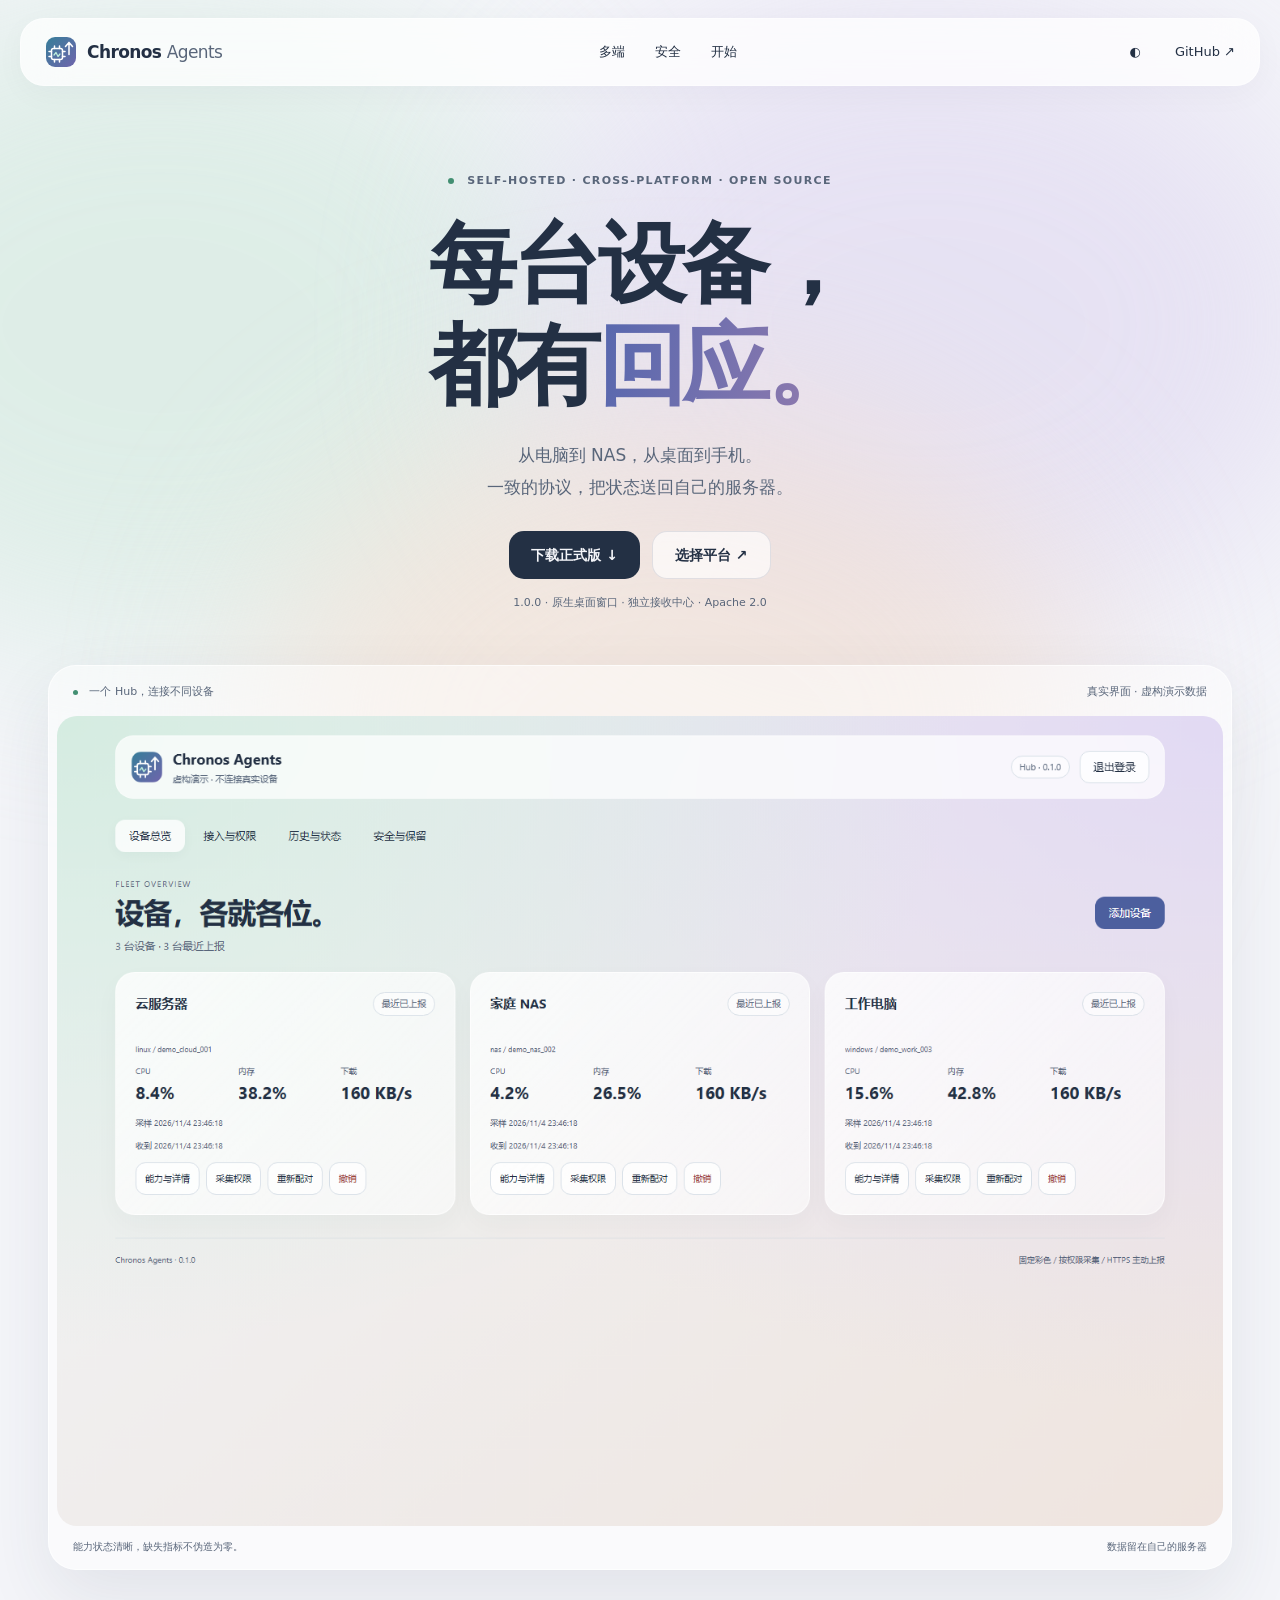
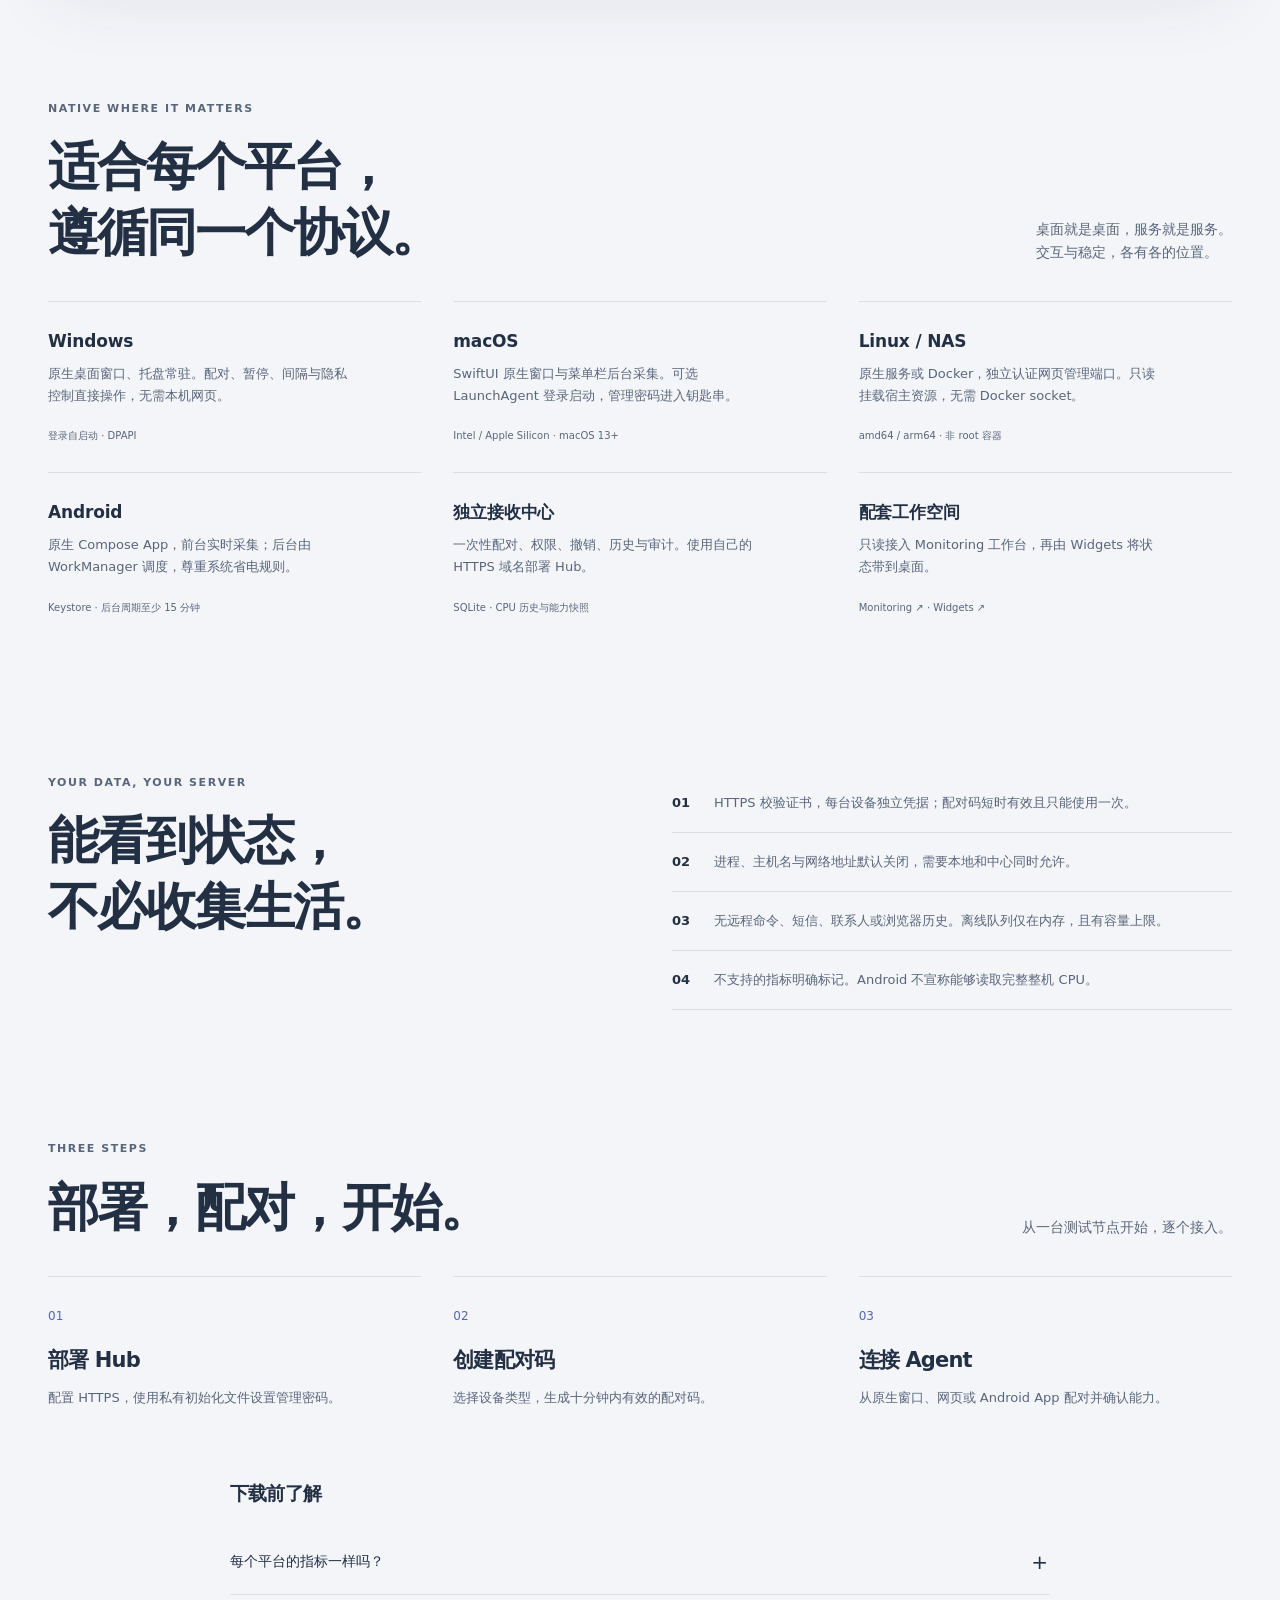
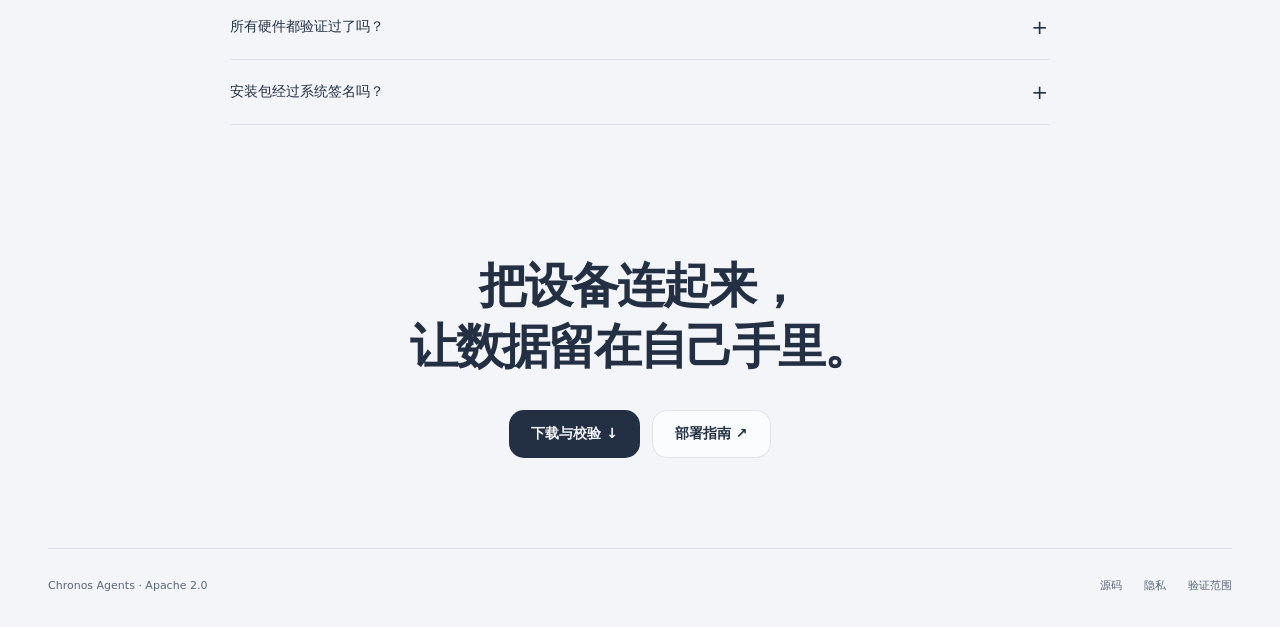
==== website/index.html @ a057f549 "Release native desktop controls and unified Agents 1.0 website" ====
<!doctype html><html lang="zh-CN" data-theme="light"><head><meta charset="utf-8"><meta name="viewport" content="width=device-width,initial-scale=1"><meta name="color-scheme" content="light dark"><title>Chronos Agents — 每台设备，都有回应。</title><meta name="description" content="多端统一采集与自托管接收中心，原生桌面、Android App、Linux 与 NAS 网页管理。"><link rel="icon" href="assets/logo.svg"><link rel="stylesheet" href="style.css"><script src="app.js" defer></script></head><body><a class="skip" href="#main">跳到正文</a><div class="ambient" aria-hidden="true"><i></i><i></i><i></i></div><header class="nav glass"><a class="brand" href="#"><img src="assets/logo.svg" width="32" height="32" alt=""><span>Chronos <b>Agents</b></span></a><nav aria-label="主导航"><a href="#platforms">多端</a><a href="#privacy">安全</a><a href="#start">开始</a></nav><div class="nav-actions"><button id="theme-toggle" class="icon-button" aria-label="切换明暗模式">◐</button><a href="https://github.com/Jimmy-xuzimo/Chronos-Agents">GitHub ↗</a></div></header><main id="main"><section class="hero wrap"><div class="eyebrow"><span class="status-dot"></span> SELF-HOSTED · CROSS-PLATFORM · OPEN SOURCE</div><h1>每台设备，<br>都有<span class="gradient-text">回应。</span></h1><p class="hero-copy">从电脑到 NAS，从桌面到手机。<br>一致的协议，把状态送回自己的服务器。</p><div class="hero-actions"><a class="button primary" href="https://github.com/Jimmy-xuzimo/Chronos-Agents/releases/latest">下载正式版 ↓</a><a class="button secondary" href="#platforms">选择平台 ↗</a></div><p class="micro">1.0.0 · 原生桌面窗口 · 独立接收中心 · Apache 2.0</p><div class="hero-stage reveal"><div class="stage-toolbar"><span><i class="status-dot"></i> 一个 Hub，连接不同设备</span><span class="stage-label">真实界面 · 虚构演示数据</span></div><img src="assets/hub.png" width="1440" height="1000" alt="Hub 管理界面，使用虚构设备数据"><div class="stage-caption"><span>能力状态清晰，缺失指标不伪造为零。</span><span>数据留在自己的服务器</span></div></div></section><section id="platforms" class="wrap section"><div class="section-top"><div><p class="eyebrow">NATIVE WHERE IT MATTERS</p><h2>适合每个平台，<br>遵循同一个协议。</h2></div><p>桌面就是桌面，服务就是服务。<br>交互与稳定，各有各的位置。</p></div><div class="catalog"><article class="reveal"><h3>Windows</h3><p>原生桌面窗口、托盘常驻。配对、暂停、间隔与隐私控制直接操作，无需本机网页。</p><small>登录自启动 · DPAPI</small></article><article class="reveal"><h3>macOS</h3><p>SwiftUI 原生窗口与菜单栏后台采集。可选 LaunchAgent 登录启动，管理密码进入钥匙串。</p><small>Intel / Apple Silicon · macOS 13+</small></article><article class="reveal"><h3>Linux / NAS</h3><p>原生服务或 Docker，独立认证网页管理端口。只读挂载宿主资源，无需 Docker socket。</p><small>amd64 / arm64 · 非 root 容器</small></article><article class="reveal"><h3>Android</h3><p>原生 Compose App，前台实时采集；后台由 WorkManager 调度，尊重系统省电规则。</p><small>Keystore · 后台周期至少 15 分钟</small></article><article class="reveal"><h3>独立接收中心</h3><p>一次性配对、权限、撤销、历史与审计。使用自己的 HTTPS 域名部署 Hub。</p><small>SQLite · CPU 历史与能力快照</small></article><article class="reveal"><h3>配套工作空间</h3><p>只读接入 Monitoring 工作台，再由 Widgets 将状态带到桌面。</p><small><a href="https://jimmy-xuzimo.github.io/Chronos-Monitoring/">Monitoring ↗</a> · <a href="https://jimmy-xuzimo.github.io/Chronos-Widgets/">Widgets ↗</a></small></article></div></section><section id="privacy" class="wrap section privacy"><div><p class="eyebrow">YOUR DATA, YOUR SERVER</p><h2>能看到状态，<br>不必收集生活。</h2></div><div class="privacy-points"><p><b>01</b>HTTPS 校验证书，每台设备独立凭据；配对码短时有效且只能使用一次。</p><p><b>02</b>进程、主机名与网络地址默认关闭，需要本地和中心同时允许。</p><p><b>03</b>无远程命令、短信、联系人或浏览器历史。离线队列仅在内存，且有容量上限。</p><p><b>04</b>不支持的指标明确标记。Android 不宣称能够读取完整整机 CPU。</p></div></section><section id="start" class="wrap section"><div class="section-top"><div><p class="eyebrow">THREE STEPS</p><h2>部署，配对，开始。</h2></div><p>从一台测试节点开始，逐个接入。</p></div><ol class="steps"><li><span>01</span><h3>部署 Hub</h3><p>配置 HTTPS，使用私有初始化文件设置管理密码。</p></li><li><span>02</span><h3>创建配对码</h3><p>选择设备类型，生成十分钟内有效的配对码。</p></li><li><span>03</span><h3>连接 Agent</h3><p>从原生窗口、网页或 Android App 配对并确认能力。</p></li></ol><div class="faq"><h3>下载前了解</h3><details><summary>每个平台的指标一样吗？</summary><p>协议、单位和状态统一，系统权限决定实际可读能力。缺失数据不会假装正常。</p></details><details><summary>所有硬件都验证过了吗？</summary><p>没有。CI、模拟器和真实部署分别记录。macOS 桌面实机、Android 厂商省电与长期压力仍需验证，请阅读验证文档。</p></details><details><summary>安装包经过系统签名吗？</summary><p>Android 使用独立签名；Windows 无商业代码签名，macOS 未公证。请从官方 Release 下载并核对 SHA256。</p></details></div></section><section class="wrap final-cta"><h2>把设备连起来，<br>让数据留在自己手里。</h2><div class="hero-actions"><a class="button primary" href="https://github.com/Jimmy-xuzimo/Chronos-Agents/releases/latest">下载与校验 ↓</a><a class="button secondary" href="https://github.com/Jimmy-xuzimo/Chronos-Agents/blob/main/docs/DEPLOYMENT.md">部署指南 ↗</a></div></section></main><footer class="wrap"><span>Chronos Agents · Apache 2.0</span><div><a href="https://github.com/Jimmy-xuzimo/Chronos-Agents">源码</a><a href="https://github.com/Jimmy-xuzimo/Chronos-Agents/blob/main/docs/PRIVACY.md">隐私</a><a href="https://github.com/Jimmy-xuzimo/Chronos-Agents/blob/main/docs/VALIDATION.md">验证范围</a></div></footer></body></html>
---- website/style.css ----
@charset "UTF-8";
:root{color-scheme:light;--bg:#f4f5f9;--ink:#233044;--muted:#59667a;--surface:255 255 255;--line:rgba(67,82,112,.14);--accent:#5667ae;--glow1:#d0e9dc;--glow2:#ded6f0;--glow3:#f2dfd0;--radius:28px;--ease:cubic-bezier(.22,1,.36,1);font-family:"Segoe UI Variable Text","Segoe UI","PingFang SC","Microsoft YaHei UI",system-ui,sans-serif}
:root[data-theme=dark]{color-scheme:dark;--bg:#111623;--ink:#f0f3fc;--muted:#b4bfd2;--surface:29 37 55;--line:rgba(184,201,238,.18);--accent:#bac8ff;--glow1:#244d48;--glow2:#403660;--glow3:#4e3641}
:root[data-palette=mint]{--glow1:#bbe6cf;--glow2:#c4e4dc;--accent:#2d6c58}:root[data-palette=sky]{--glow1:#c4e4ef;--glow2:#c6d4f3;--accent:#385fa4}:root[data-palette=lavender]{--glow1:#e3d4ee;--glow2:#d5d0f4;--accent:#76559e}
:root[data-theme=dark][data-palette=mint]{--glow1:#22453c;--glow2:#253d49;--accent:#a5dfc8}:root[data-theme=dark][data-palette=sky]{--glow1:#254458;--glow2:#2f3758;--accent:#b1d2ff}:root[data-theme=dark][data-palette=lavender]{--glow1:#3c2c53;--glow2:#2e3557;--accent:#d8baff}
:root[data-palette=industrial]{--bg:#e6e1d5;--surface:240 237 229;--ink:#2c302c;--muted:#5e6257;--accent:#8c421c;--glow1:#ccc5b4;--glow2:#d8c7b2;--glow3:#c9c5b5;--radius:7px}:root[data-theme=dark][data-palette=industrial]{--bg:#191b1b;--surface:36 39 37;--ink:#f2eee5;--muted:#c6c5b9;--accent:#f4b47d;--glow1:#333a2d;--glow2:#48382d;--glow3:#33372e}
*{box-sizing:border-box}html{scroll-behavior:smooth;scroll-padding-top:110px}body{margin:0;background:var(--bg);color:var(--ink);line-height:1.7;transition:background-color .32s,color .32s}a{color:inherit;text-decoration:none}button,input{font:inherit}button,a,input,summary{-webkit-tap-highlight-color:transparent}button{cursor:pointer;color:inherit}button:focus-visible,a:focus-visible,input:focus-visible,summary:focus-visible{outline:3px solid var(--accent);outline-offset:5px}button,a{touch-action:manipulation}img{max-width:100%;display:block}button{border:0}h1,h2,h3,p{margin:0}h1,h2,h3{letter-spacing:-.04em}h2{font-size:clamp(32px,4vw,52px);line-height:1.28;font-weight:650}h3{line-height:1.35}p{color:var(--muted)}.wrap{width:min(1184px,calc(100% - 64px));margin-inline:auto}.section{padding-top:130px}.eyebrow{font-size:11px;font-weight:650;letter-spacing:.14em;color:var(--muted)}.status-dot{display:inline-block;width:6px;height:6px;border-radius:50%;background:#428f72;margin-right:8px;vertical-align:middle}.ambient{position:absolute;inset:0 0 auto;height:1100px;overflow:hidden;pointer-events:none;z-index:-1}.ambient i{position:absolute;width:65vw;height:650px;border-radius:50%;filter:blur(95px);opacity:.6;animation:drift 16s ease-in-out infinite alternate;background:var(--glow1);left:-20%;top:0}.ambient i:nth-child(2){background:var(--glow2);left:40%;top:0;animation-delay:-5s}.ambient i:nth-child(3){background:var(--glow3);left:20%;top:400px;animation-delay:-10s}@keyframes drift{to{transform:translate3d(50px,50px,0) scale(1.07)}}
.glass{background:rgb(var(--surface)/.75);backdrop-filter:blur(22px);-webkit-backdrop-filter:blur(22px);border:1px solid rgb(var(--surface)/.4);box-shadow:0 8px 32px #19233b08}.nav{position:sticky;top:18px;z-index:10;width:min(1240px,calc(100% - 40px));height:68px;margin:18px auto 0;border-radius:24px;display:flex;align-items:center;justify-content:space-between;padding:0 24px;gap:24px}.brand{display:flex;gap:10px;align-items:center;font-size:17px;white-space:nowrap;font-weight:650;letter-spacing:-.035em}.brand b{font-weight:400;color:var(--muted)}.nav nav{display:flex;gap:30px;font-size:13px}.nav nav a:hover,.text-link:hover{color:var(--accent)}.nav-actions{display:flex;align-items:center;gap:18px;font-size:13px}.icon-button{width:44px;height:44px;display:grid;place-items:center;background:transparent;border-radius:50%}.icon-button:hover{background:var(--line)}svg{width:21px;fill:none;stroke:currentColor;stroke-width:1.7;stroke-linejoin:round}.hero{text-align:center;padding-top:86px}.hero .eyebrow{letter-spacing:.12em}.hero h1{font-size:clamp(50px,7.1vw,88px);font-weight:650;line-height:1.16;margin:22px 0}.mobile-break{display:none}.gradient-text{background:linear-gradient(100deg,var(--accent),#967cae);background-clip:text;-webkit-background-clip:text;color:transparent}.hero-copy{font-size:17px;line-height:1.9}.hero-actions{display:flex;justify-content:center;gap:12px;margin-top:28px;flex-wrap:wrap}.button{min-height:48px;padding:11px 22px;border-radius:15px;display:inline-flex;align-items:center;gap:26px;justify-content:center;font-size:14px;font-weight:600;transition:transform .22s var(--ease),box-shadow .22s}.button:hover{transform:translateY(-3px);box-shadow:0 8px 20px #29385415}.button:active{transform:scale(.97)}.primary{background:var(--ink);color:var(--bg)}.secondary{background:rgb(var(--surface)/.65);border:1px solid var(--line)}.micro{font-size:11px;margin-top:15px}.hero-stage{margin-top:52px;padding:8px;background:rgb(var(--surface)/.5);border:1px solid rgb(var(--surface)/.65);box-shadow:0 28px 70px #27334b17;border-radius:var(--radius);overflow:hidden;text-align:left;transition:background .32s}.stage-toolbar{display:flex;justify-content:space-between;align-items:center;gap:12px;padding:9px 16px 14px;font-size:11px;color:var(--muted)}.stage-toolbar .status-dot{width:5px;height:5px}.hero-stage img{width:100%;height:auto;border-radius:calc(var(--radius) - 8px)}.stage-caption{display:flex;justify-content:space-between;gap:16px;color:var(--muted);font-size:10px;padding:12px 16px 6px}.spec-strip{display:grid;grid-template-columns:repeat(4,1fr);margin:36px auto 0;max-width:850px;text-align:left;gap:20px}.spec-strip span{font-size:12px;color:var(--muted);border-left:1px solid var(--line);padding-left:24px}.spec-strip b{display:block;font-size:22px;font-weight:600;letter-spacing:-.025em;color:var(--ink);font-variant-numeric:tabular-nums}.section-top{display:flex;justify-content:space-between;align-items:end;gap:32px;margin-bottom:36px}.section-top .eyebrow,.privacy .eyebrow{margin-bottom:16px}.section-top>p{font-size:14px}.experience-grid{display:grid;grid-template-columns:1fr 1fr;gap:24px}.feature-card{border:1px solid rgb(var(--surface)/.7);border-radius:var(--radius);padding:36px;background:linear-gradient(145deg,rgb(var(--surface)/.88),rgb(var(--surface)/.45));position:relative;overflow:hidden}.card-meta{font-size:11px;letter-spacing:.08em;color:var(--muted);margin-bottom:28px}.feature-card h3{font-size:32px;font-weight:600;margin-bottom:18px}.feature-card p{font-size:13px;max-width:360px}.pill{border:1px solid var(--line);border-radius:30px;background:rgb(var(--surface)/.5);padding:10px 16px;margin-top:22px;min-height:44px;font-size:12px;transition:transform .2s var(--ease)}.pill:hover{transform:translateY(-2px)}.mini-desktop{height:264px;margin-top:20px;position:relative;border-radius:16px;background:radial-gradient(at 0 90%,var(--glow1),transparent 65%),radial-gradient(at 90% 0,var(--glow2),transparent 70%)}.mini-widget{position:absolute;width:46%;height:100px;padding:13px;border:1px solid rgb(var(--surface)/.85);border-radius:14px;background:rgb(var(--surface)/.72);box-shadow:0 6px 14px #19223a0a;transition:top .7s var(--ease),left .7s var(--ease),transform .7s var(--ease)}.mini-widget span,.mini-widget small{display:block;color:var(--muted);font-size:10px}.mini-widget b{font-size:15px;display:block;margin:4px 0}.mini-widget em{font-size:9px;font-weight:400;font-style:normal}.mw1{left:5%;top:20px;transform:rotate(-5deg)}.mw2{left:49%;top:58px;transform:rotate(5deg)}.mw3{left:12%;top:142px;transform:rotate(-2deg)}.arranged .mw1{left:51%;top:12px;transform:none}.arranged .mw2{left:51%;top:122px;transform:none}.arranged .mw3{left:2%;top:12px;transform:none}.mini-chart{height:18px;opacity:.6;background:linear-gradient(165deg,transparent 45%,var(--accent) 47%,var(--accent) 50%,transparent 52%)}.demo-label{display:block;font-size:10px;color:var(--muted);margin-top:18px}.swatches{display:flex;gap:12px;margin:28px 0}.swatch{width:34px;height:34px;min-width:34px;border-radius:50%;background:var(--swatch);border:4px solid rgb(var(--surface)/.8);position:relative}.swatch::after{content:"";position:absolute;inset:-6px;border:1px solid transparent;border-radius:50%;transition:border-color .2s}.swatch.selected::after{border-color:var(--accent)}.swatch::before{content:"";position:absolute;inset:-8px}.glass-sample{--sample-alpha:.75;padding:20px;border-radius:20px;background:rgb(var(--surface)/var(--sample-alpha));border:1px solid var(--line);box-shadow:0 10px 26px #27334b09;transition:background .15s}.sample-label{font-size:10px;color:var(--muted)}.sample-label b{font-weight:500}.sample-row{display:flex;align-items:center;gap:12px;margin-top:24px}.sample-symbol{font-size:25px;color:var(--accent)}.sample-row b{font-size:13px}.sample-row small{display:block;font-size:9px;color:var(--muted)}.sample-row strong{font-size:30px;margin-left:auto;font-weight:500;font-variant-numeric:tabular-nums}.sample-row strong small{display:inline}.sample-line{height:35px;margin-top:12px;border-bottom:1px solid var(--line);background:linear-gradient(170deg,transparent 47%,var(--accent) 49%,var(--accent) 51%,transparent 53%);opacity:.6}.range-label{display:flex;justify-content:space-between;font-size:11px;color:var(--muted);margin-top:22px}input[type=range]{width:100%;accent-color:var(--accent);height:44px;margin:0}.catalog{display:grid;grid-template-columns:repeat(3,1fr);gap:0 32px}.catalog article{padding:28px 0;border-top:1px solid var(--line)}.catalog-icon{font-size:24px;color:var(--accent);display:block;margin-bottom:14px;line-height:1.3}.catalog h3{font-size:17px;font-weight:600;margin-bottom:10px;letter-spacing:-.01em}.catalog p{font-size:13px;max-width:300px}.catalog small{font-size:10px;color:var(--muted);display:block;margin-top:20px}.privacy{display:grid;grid-template-columns:1fr 1fr;gap:64px}.privacy-points p{display:flex;gap:24px;padding:18px 0;border-bottom:1px solid var(--line);font-size:13px}.privacy-points b{color:var(--ink);white-space:nowrap;font-weight:600}.text-link{font-size:13px;display:inline-block;min-height:44px;padding-top:12px}.steps{display:grid;grid-template-columns:repeat(3,1fr);gap:32px;list-style:none;padding:0;margin:0}.steps li{border-top:1px solid var(--line);padding-top:24px}.steps li>span{font-size:12px;color:var(--accent)}.steps h3{font-size:21px;margin:18px 0 12px}.steps p{font-size:13px;max-width:310px}.faq{margin-top:72px;max-width:820px;margin-inline:auto}.faq h3{font-size:19px;margin-bottom:24px}.faq details{border-bottom:1px solid var(--line)}summary{padding:20px 28px 20px 0;cursor:pointer;position:relative;list-style:none;font-size:14px;min-height:44px}summary::-webkit-details-marker{display:none}summary::after{content:"+";position:absolute;right:2px;font-size:20px;top:15px;transition:transform .24s var(--ease)}details[open] summary::after{transform:rotate(45deg)}details p{font-size:13px;padding:0 28px 24px 0;animation:enter .24s var(--ease)}.final-cta{text-align:center;padding:130px 0 90px}.final-cta img{margin:0 auto 28px}.final-cta h2{font-size:clamp(32px,4vw,48px);margin-bottom:32px}.final-cta p{font-size:12px;margin-top:22px}footer{border-top:1px solid var(--line);padding:28px 0 32px;display:flex;justify-content:space-between;flex-wrap:wrap;gap:16px;font-size:11px;color:var(--muted)}footer div{display:flex;gap:22px}footer small{width:100%;font-size:10px}.skip{position:fixed;top:-100px;left:16px;background:var(--ink);color:var(--bg);padding:12px;z-index:100}.skip:focus{top:12px}.sr-only{position:absolute;width:1px;height:1px;overflow:hidden;clip-path:inset(50%)}.will-reveal{opacity:0;transform:translateY(18px);transition:opacity .8s var(--ease),transform .8s var(--ease)}.will-reveal.visible{opacity:1;transform:none}@keyframes enter{from{opacity:0;transform:translateY(5px)}to{opacity:1;transform:none}}
[data-palette=industrial] .nav,[data-palette=industrial] .button,[data-palette=industrial] .glass-sample,[data-palette=industrial] .mini-widget{border-radius:7px}[data-palette=industrial] .gradient-text{background:none;color:var(--accent)}
@media(min-width:1500px){.hero{padding-top:100px}}@media(max-width:900px){.nav nav{gap:18px}.nav{padding:0 18px}.brand{font-size:15px}.hero{padding-top:72px}.section{padding-top:90px}.feature-card{padding:26px}.feature-card h3{font-size:28px}.spec-strip span{padding-left:16px}.catalog{gap:0 24px}.privacy{gap:32px}.stage-caption{font-size:9px}}
@media(max-width:640px){.wrap{width:calc(100% - 36px)}.nav{top:10px;margin-top:10px;width:calc(100% - 24px);height:60px;padding:0 14px;gap:10px;border-radius:20px}.nav nav{display:none}.brand{font-size:14px;gap:8px}.brand img{width:28px;height:28px}.nav-actions{gap:8px;font-size:11px}.hero{padding-top:60px}.hero h1{font-size:52px;margin:22px 0}.hero-copy{font-size:14px}.hero .eyebrow{font-size:9px;letter-spacing:.08em}.hero-actions{gap:9px;margin-top:24px}.button{font-size:12px;padding:12px 17px;gap:16px}.micro{font-size:9px}.hero-stage{margin-top:36px;padding:5px;border-radius:18px}.stage-toolbar{padding:8px 8px 10px;font-size:9px}.stage-label{font-size:8px}.hero-stage img{border-radius:12px}.stage-caption{padding:8px 8px 4px;font-size:8px}.stage-caption span:last-child{display:none}.spec-strip{grid-template-columns:1fr 1fr;gap:20px 12px;margin-top:28px}.spec-strip b{font-size:19px}.spec-strip span{font-size:10px;padding-left:14px}.section{padding-top:72px}.section-top{display:block;margin-bottom:26px}.section-top>p{font-size:12px;margin-top:18px}.eyebrow{font-size:9px}.section-top .eyebrow,.privacy .eyebrow{margin-bottom:12px}.experience-grid{grid-template-columns:1fr;gap:18px}.feature-card{padding:28px}.feature-card h3{font-size:30px}.card-meta{margin-bottom:20px}.feature-card p{font-size:12px}.catalog{grid-template-columns:1fr 1fr;gap:0 22px}.catalog article{padding:24px 0}.catalog h3{font-size:15px}.catalog p{font-size:12px}.catalog small{font-size:9px;margin-top:14px}.privacy{grid-template-columns:1fr;gap:24px}.privacy-points p{font-size:12px;gap:20px}.steps{grid-template-columns:1fr;gap:24px}.steps li{display:grid;grid-template-columns:34px 1fr;column-gap:10px;padding-top:20px}.steps li>span{grid-row:span 2;padding-top:3px}.steps h3{font-size:18px;margin:0 0 8px}.steps p{grid-column:2;max-width:none;font-size:12px}.faq{margin-top:50px}.faq h3{font-size:17px}.final-cta{padding:85px 0 64px}footer{font-size:10px;gap:12px}footer div{gap:16px}.ambient i{width:100vw;filter:blur(65px);height:500px}.ambient i:nth-child(2){left:25%}}
@media(max-width:350px){.brand b{display:none}.nav-github{font-size:10px}.hero h1{font-size:45px}.stage-label{display:none}.catalog{gap:0 16px}.feature-card{padding:22px}.mini-widget{padding:10px}.sample-row{gap:8px}.sample-row b{font-size:12px}.spec-strip{gap:16px}.hero-actions .button{gap:10px;padding:11px 14px}}
@media(prefers-reduced-motion:reduce){html{scroll-behavior:auto}*,*::before,*::after{animation:none!important;transition:none!important}.will-reveal{opacity:1;transform:none}}
.gradient-text{white-space:nowrap}
@media(max-width:640px){.mobile-break{display:block}}
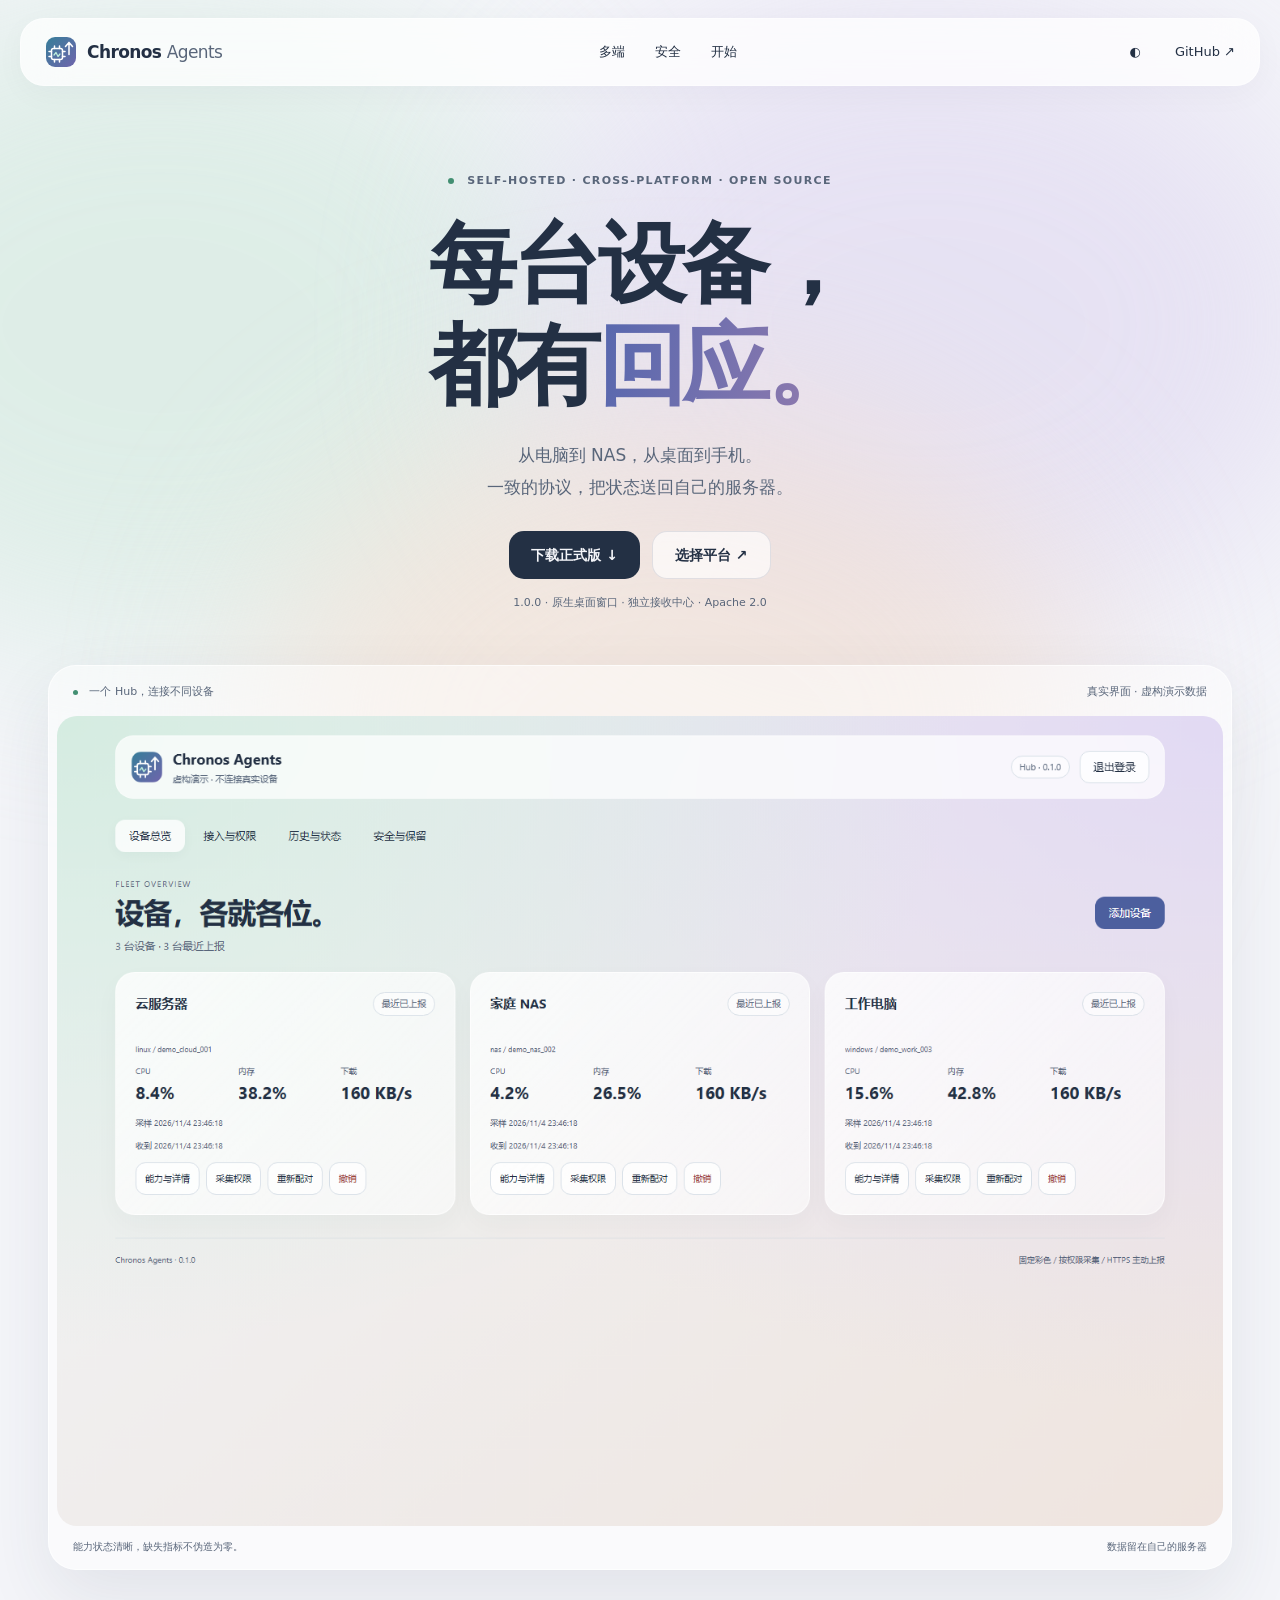
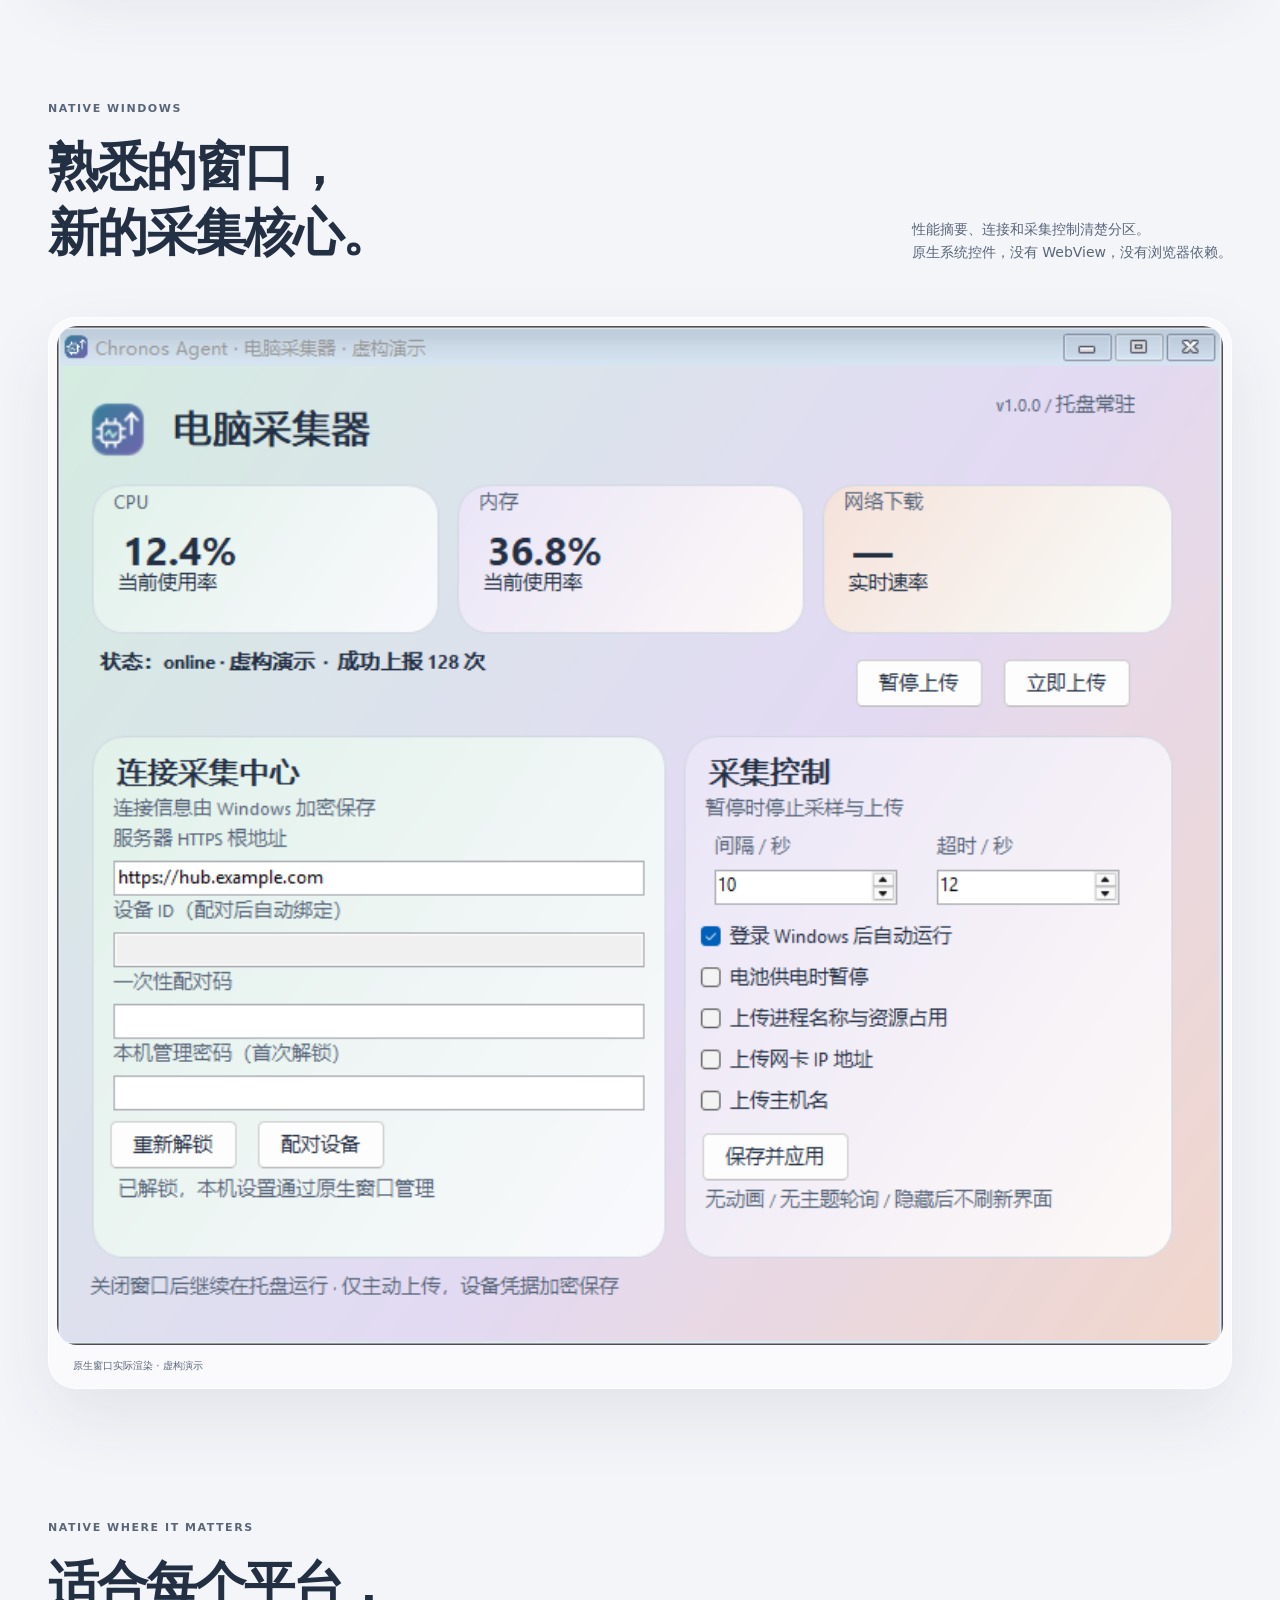
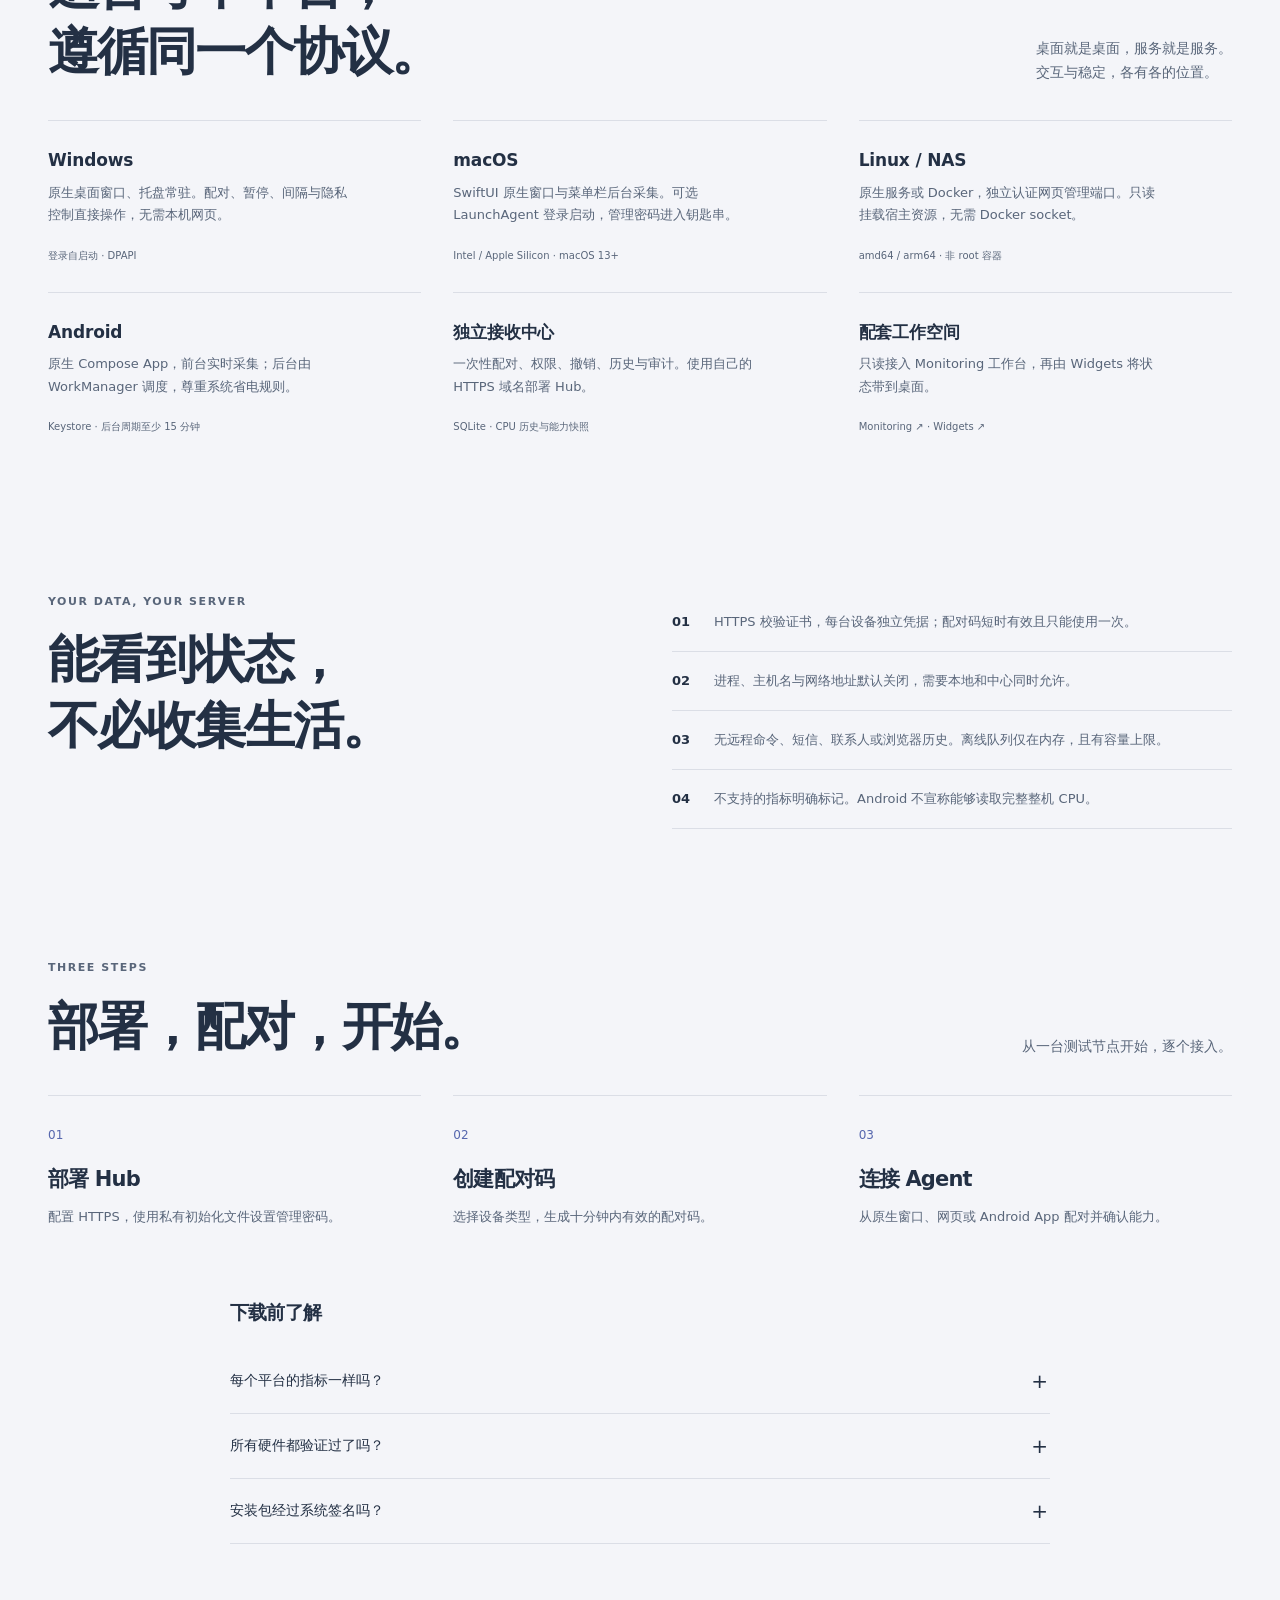
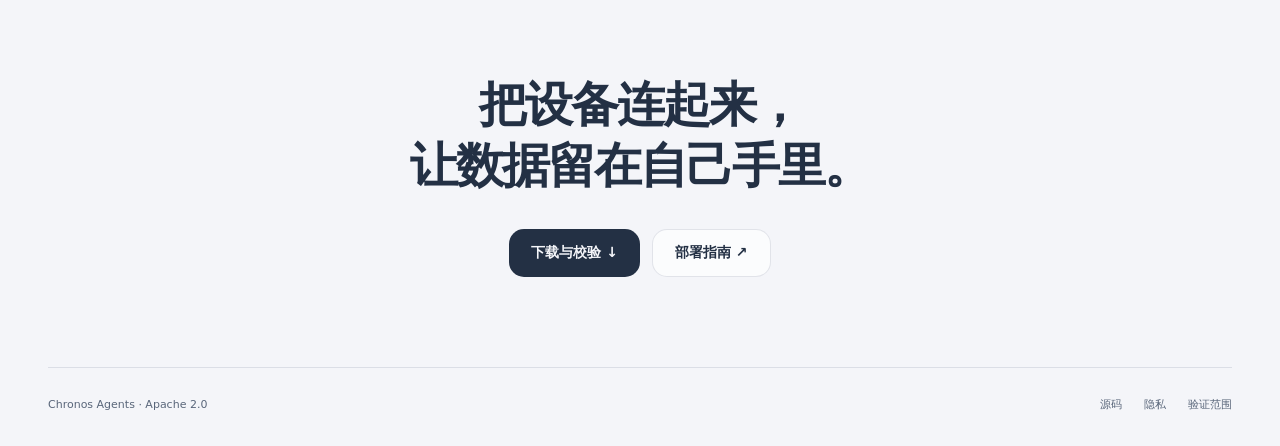
==== commit 393b9261: "Use approved classic native dashboard and refresh release screenshots" ====
--- a/website/index.html
+++ b/website/index.html
@@ -1 +1 @@
-<!doctype html><html lang="zh-CN" data-theme="light"><head><meta charset="utf-8"><meta name="viewport" content="width=device-width,initial-scale=1"><meta name="color-scheme" content="light dark"><title>Chronos Agents — 每台设备，都有回应。</title><meta name="description" content="多端统一采集与自托管接收中心，原生桌面、Android App、Linux 与 NAS 网页管理。"><link rel="icon" href="assets/logo.svg"><link rel="stylesheet" href="style.css"><script src="app.js" defer></script></head><body><a class="skip" href="#main">跳到正文</a><div class="ambient" aria-hidden="true"><i></i><i></i><i></i></div><header class="nav glass"><a class="brand" href="#"><img src="assets/logo.svg" width="32" height="32" alt=""><span>Chronos <b>Agents</b></span></a><nav aria-label="主导航"><a href="#platforms">多端</a><a href="#privacy">安全</a><a href="#start">开始</a></nav><div class="nav-actions"><button id="theme-toggle" class="icon-button" aria-label="切换明暗模式">◐</button><a href="https://github.com/Jimmy-xuzimo/Chronos-Agents">GitHub ↗</a></div></header><main id="main"><section class="hero wrap"><div class="eyebrow"><span class="status-dot"></span> SELF-HOSTED · CROSS-PLATFORM · OPEN SOURCE</div><h1>每台设备，<br>都有<span class="gradient-text">回应。</span></h1><p class="hero-copy">从电脑到 NAS，从桌面到手机。<br>一致的协议，把状态送回自己的服务器。</p><div class="hero-actions"><a class="button primary" href="https://github.com/Jimmy-xuzimo/Chronos-Agents/releases/latest">下载正式版 ↓</a><a class="button secondary" href="#platforms">选择平台 ↗</a></div><p class="micro">1.0.0 · 原生桌面窗口 · 独立接收中心 · Apache 2.0</p><div class="hero-stage reveal"><div class="stage-toolbar"><span><i class="status-dot"></i> 一个 Hub，连接不同设备</span><span class="stage-label">真实界面 · 虚构演示数据</span></div><img src="assets/hub.png" width="1440" height="1000" alt="Hub 管理界面，使用虚构设备数据"><div class="stage-caption"><span>能力状态清晰，缺失指标不伪造为零。</span><span>数据留在自己的服务器</span></div></div></section><section id="platforms" class="wrap section"><div class="section-top"><div><p class="eyebrow">NATIVE WHERE IT MATTERS</p><h2>适合每个平台，<br>遵循同一个协议。</h2></div><p>桌面就是桌面，服务就是服务。<br>交互与稳定，各有各的位置。</p></div><div class="catalog"><article class="reveal"><h3>Windows</h3><p>原生桌面窗口、托盘常驻。配对、暂停、间隔与隐私控制直接操作，无需本机网页。</p><small>登录自启动 · DPAPI</small></article><article class="reveal"><h3>macOS</h3><p>SwiftUI 原生窗口与菜单栏后台采集。可选 LaunchAgent 登录启动，管理密码进入钥匙串。</p><small>Intel / Apple Silicon · macOS 13+</small></article><article class="reveal"><h3>Linux / NAS</h3><p>原生服务或 Docker，独立认证网页管理端口。只读挂载宿主资源，无需 Docker socket。</p><small>amd64 / arm64 · 非 root 容器</small></article><article class="reveal"><h3>Android</h3><p>原生 Compose App，前台实时采集；后台由 WorkManager 调度，尊重系统省电规则。</p><small>Keystore · 后台周期至少 15 分钟</small></article><article class="reveal"><h3>独立接收中心</h3><p>一次性配对、权限、撤销、历史与审计。使用自己的 HTTPS 域名部署 Hub。</p><small>SQLite · CPU 历史与能力快照</small></article><article class="reveal"><h3>配套工作空间</h3><p>只读接入 Monitoring 工作台，再由 Widgets 将状态带到桌面。</p><small><a href="https://jimmy-xuzimo.github.io/Chronos-Monitoring/">Monitoring ↗</a> · <a href="https://jimmy-xuzimo.github.io/Chronos-Widgets/">Widgets ↗</a></small></article></div></section><section id="privacy" class="wrap section privacy"><div><p class="eyebrow">YOUR DATA, YOUR SERVER</p><h2>能看到状态，<br>不必收集生活。</h2></div><div class="privacy-points"><p><b>01</b>HTTPS 校验证书，每台设备独立凭据；配对码短时有效且只能使用一次。</p><p><b>02</b>进程、主机名与网络地址默认关闭，需要本地和中心同时允许。</p><p><b>03</b>无远程命令、短信、联系人或浏览器历史。离线队列仅在内存，且有容量上限。</p><p><b>04</b>不支持的指标明确标记。Android 不宣称能够读取完整整机 CPU。</p></div></section><section id="start" class="wrap section"><div class="section-top"><div><p class="eyebrow">THREE STEPS</p><h2>部署，配对，开始。</h2></div><p>从一台测试节点开始，逐个接入。</p></div><ol class="steps"><li><span>01</span><h3>部署 Hub</h3><p>配置 HTTPS，使用私有初始化文件设置管理密码。</p></li><li><span>02</span><h3>创建配对码</h3><p>选择设备类型，生成十分钟内有效的配对码。</p></li><li><span>03</span><h3>连接 Agent</h3><p>从原生窗口、网页或 Android App 配对并确认能力。</p></li></ol><div class="faq"><h3>下载前了解</h3><details><summary>每个平台的指标一样吗？</summary><p>协议、单位和状态统一，系统权限决定实际可读能力。缺失数据不会假装正常。</p></details><details><summary>所有硬件都验证过了吗？</summary><p>没有。CI、模拟器和真实部署分别记录。macOS 桌面实机、Android 厂商省电与长期压力仍需验证，请阅读验证文档。</p></details><details><summary>安装包经过系统签名吗？</summary><p>Android 使用独立签名；Windows 无商业代码签名，macOS 未公证。请从官方 Release 下载并核对 SHA256。</p></details></div></section><section class="wrap final-cta"><h2>把设备连起来，<br>让数据留在自己手里。</h2><div class="hero-actions"><a class="button primary" href="https://github.com/Jimmy-xuzimo/Chronos-Agents/releases/latest">下载与校验 ↓</a><a class="button secondary" href="https://github.com/Jimmy-xuzimo/Chronos-Agents/blob/main/docs/DEPLOYMENT.md">部署指南 ↗</a></div></section></main><footer class="wrap"><span>Chronos Agents · Apache 2.0</span><div><a href="https://github.com/Jimmy-xuzimo/Chronos-Agents">源码</a><a href="https://github.com/Jimmy-xuzimo/Chronos-Agents/blob/main/docs/PRIVACY.md">隐私</a><a href="https://github.com/Jimmy-xuzimo/Chronos-Agents/blob/main/docs/VALIDATION.md">验证范围</a></div></footer></body></html>
+<!doctype html><html lang="zh-CN" data-theme="light"><head><meta charset="utf-8"><meta name="viewport" content="width=device-width,initial-scale=1"><meta name="color-scheme" content="light dark"><title>Chronos Agents — 每台设备，都有回应。</title><meta name="description" content="多端统一采集与自托管接收中心，原生桌面、Android App、Linux 与 NAS 网页管理。"><link rel="icon" href="assets/logo.svg"><link rel="stylesheet" href="style.css"><script src="app.js" defer></script></head><body><a class="skip" href="#main">跳到正文</a><div class="ambient" aria-hidden="true"><i></i><i></i><i></i></div><header class="nav glass"><a class="brand" href="#"><img src="assets/logo.svg" width="32" height="32" alt=""><span>Chronos <b>Agents</b></span></a><nav aria-label="主导航"><a href="#platforms">多端</a><a href="#privacy">安全</a><a href="#start">开始</a></nav><div class="nav-actions"><button id="theme-toggle" class="icon-button" aria-label="切换明暗模式">◐</button><a href="https://github.com/Jimmy-xuzimo/Chronos-Agents">GitHub ↗</a></div></header><main id="main"><section class="hero wrap"><div class="eyebrow"><span class="status-dot"></span> SELF-HOSTED · CROSS-PLATFORM · OPEN SOURCE</div><h1>每台设备，<br>都有<span class="gradient-text">回应。</span></h1><p class="hero-copy">从电脑到 NAS，从桌面到手机。<br>一致的协议，把状态送回自己的服务器。</p><div class="hero-actions"><a class="button primary" href="https://github.com/Jimmy-xuzimo/Chronos-Agents/releases/latest">下载正式版 ↓</a><a class="button secondary" href="#platforms">选择平台 ↗</a></div><p class="micro">1.0.0 · 原生桌面窗口 · 独立接收中心 · Apache 2.0</p><div class="hero-stage reveal"><div class="stage-toolbar"><span><i class="status-dot"></i> 一个 Hub，连接不同设备</span><span class="stage-label">真实界面 · 虚构演示数据</span></div><img src="assets/hub.png" width="1440" height="1000" alt="Hub 管理界面，使用虚构设备数据"><div class="stage-caption"><span>能力状态清晰，缺失指标不伪造为零。</span><span>数据留在自己的服务器</span></div></div></section><section class="wrap section"><div class="section-top"><div><p class="eyebrow">NATIVE WINDOWS</p><h2>熟悉的窗口，<br>新的采集核心。</h2></div><p>性能摘要、连接和采集控制清楚分区。<br>原生系统控件，没有 WebView，没有浏览器依赖。</p></div><div class="hero-stage reveal"><img src="assets/windows-native.png" width="767" height="669" alt="Windows 原生双栏采集器，虚构数据"><div class="stage-caption"><span>原生窗口实际渲染 · 虚构演示</span></div></div></section><section id="platforms" class="wrap section"><div class="section-top"><div><p class="eyebrow">NATIVE WHERE IT MATTERS</p><h2>适合每个平台，<br>遵循同一个协议。</h2></div><p>桌面就是桌面，服务就是服务。<br>交互与稳定，各有各的位置。</p></div><div class="catalog"><article class="reveal"><h3>Windows</h3><p>原生桌面窗口、托盘常驻。配对、暂停、间隔与隐私控制直接操作，无需本机网页。</p><small>登录自启动 · DPAPI</small></article><article class="reveal"><h3>macOS</h3><p>SwiftUI 原生窗口与菜单栏后台采集。可选 LaunchAgent 登录启动，管理密码进入钥匙串。</p><small>Intel / Apple Silicon · macOS 13+</small></article><article class="reveal"><h3>Linux / NAS</h3><p>原生服务或 Docker，独立认证网页管理端口。只读挂载宿主资源，无需 Docker socket。</p><small>amd64 / arm64 · 非 root 容器</small></article><article class="reveal"><h3>Android</h3><p>原生 Compose App，前台实时采集；后台由 WorkManager 调度，尊重系统省电规则。</p><small>Keystore · 后台周期至少 15 分钟</small></article><article class="reveal"><h3>独立接收中心</h3><p>一次性配对、权限、撤销、历史与审计。使用自己的 HTTPS 域名部署 Hub。</p><small>SQLite · CPU 历史与能力快照</small></article><article class="reveal"><h3>配套工作空间</h3><p>只读接入 Monitoring 工作台，再由 Widgets 将状态带到桌面。</p><small><a href="https://jimmy-xuzimo.github.io/Chronos-Monitoring/">Monitoring ↗</a> · <a href="https://jimmy-xuzimo.github.io/Chronos-Widgets/">Widgets ↗</a></small></article></div></section><section id="privacy" class="wrap section privacy"><div><p class="eyebrow">YOUR DATA, YOUR SERVER</p><h2>能看到状态，<br>不必收集生活。</h2></div><div class="privacy-points"><p><b>01</b>HTTPS 校验证书，每台设备独立凭据；配对码短时有效且只能使用一次。</p><p><b>02</b>进程、主机名与网络地址默认关闭，需要本地和中心同时允许。</p><p><b>03</b>无远程命令、短信、联系人或浏览器历史。离线队列仅在内存，且有容量上限。</p><p><b>04</b>不支持的指标明确标记。Android 不宣称能够读取完整整机 CPU。</p></div></section><section id="start" class="wrap section"><div class="section-top"><div><p class="eyebrow">THREE STEPS</p><h2>部署，配对，开始。</h2></div><p>从一台测试节点开始，逐个接入。</p></div><ol class="steps"><li><span>01</span><h3>部署 Hub</h3><p>配置 HTTPS，使用私有初始化文件设置管理密码。</p></li><li><span>02</span><h3>创建配对码</h3><p>选择设备类型，生成十分钟内有效的配对码。</p></li><li><span>03</span><h3>连接 Agent</h3><p>从原生窗口、网页或 Android App 配对并确认能力。</p></li></ol><div class="faq"><h3>下载前了解</h3><details><summary>每个平台的指标一样吗？</summary><p>协议、单位和状态统一，系统权限决定实际可读能力。缺失数据不会假装正常。</p></details><details><summary>所有硬件都验证过了吗？</summary><p>没有。CI、模拟器和真实部署分别记录。macOS 桌面实机、Android 厂商省电与长期压力仍需验证，请阅读验证文档。</p></details><details><summary>安装包经过系统签名吗？</summary><p>Android 使用独立签名；Windows 无商业代码签名，macOS 未公证。请从官方 Release 下载并核对 SHA256。</p></details></div></section><section class="wrap final-cta"><h2>把设备连起来，<br>让数据留在自己手里。</h2><div class="hero-actions"><a class="button primary" href="https://github.com/Jimmy-xuzimo/Chronos-Agents/releases/latest">下载与校验 ↓</a><a class="button secondary" href="https://github.com/Jimmy-xuzimo/Chronos-Agents/blob/main/docs/DEPLOYMENT.md">部署指南 ↗</a></div></section></main><footer class="wrap"><span>Chronos Agents · Apache 2.0</span><div><a href="https://github.com/Jimmy-xuzimo/Chronos-Agents">源码</a><a href="https://github.com/Jimmy-xuzimo/Chronos-Agents/blob/main/docs/PRIVACY.md">隐私</a><a href="https://github.com/Jimmy-xuzimo/Chronos-Agents/blob/main/docs/VALIDATION.md">验证范围</a></div></footer></body></html>
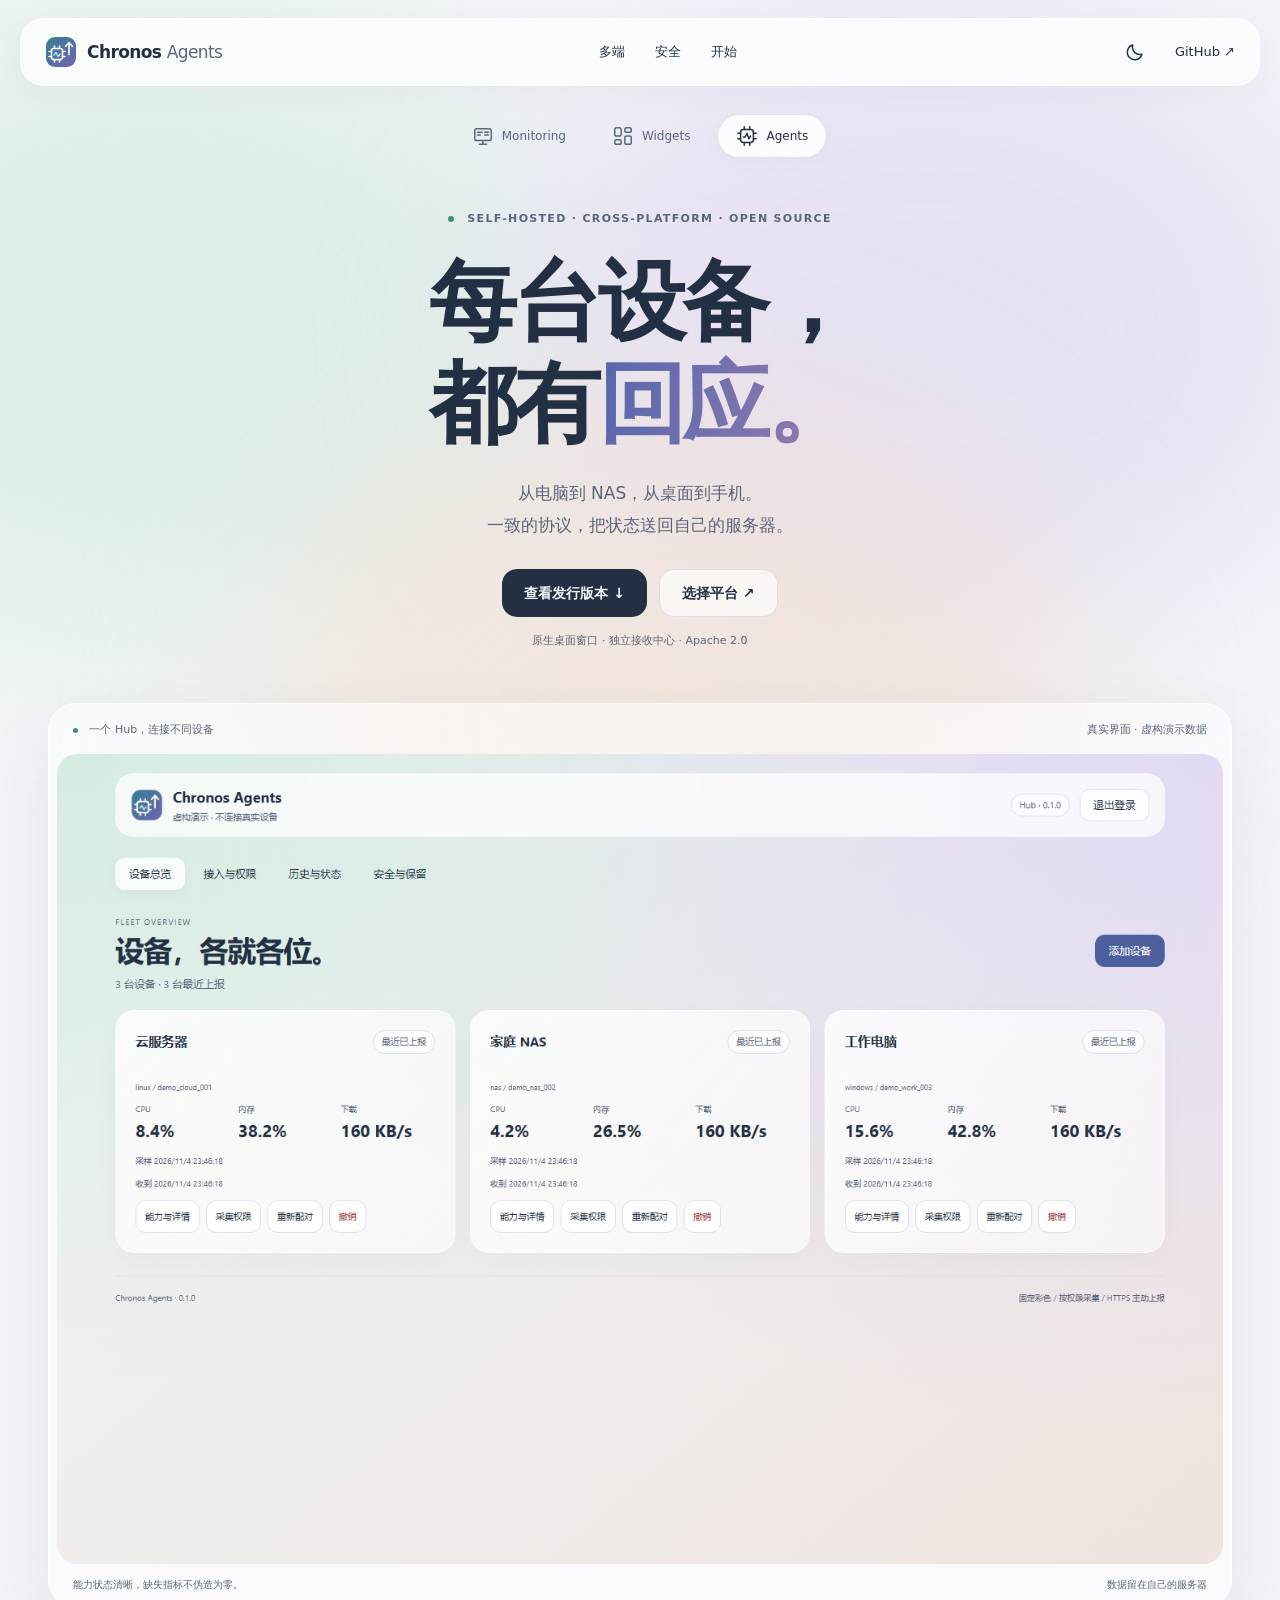
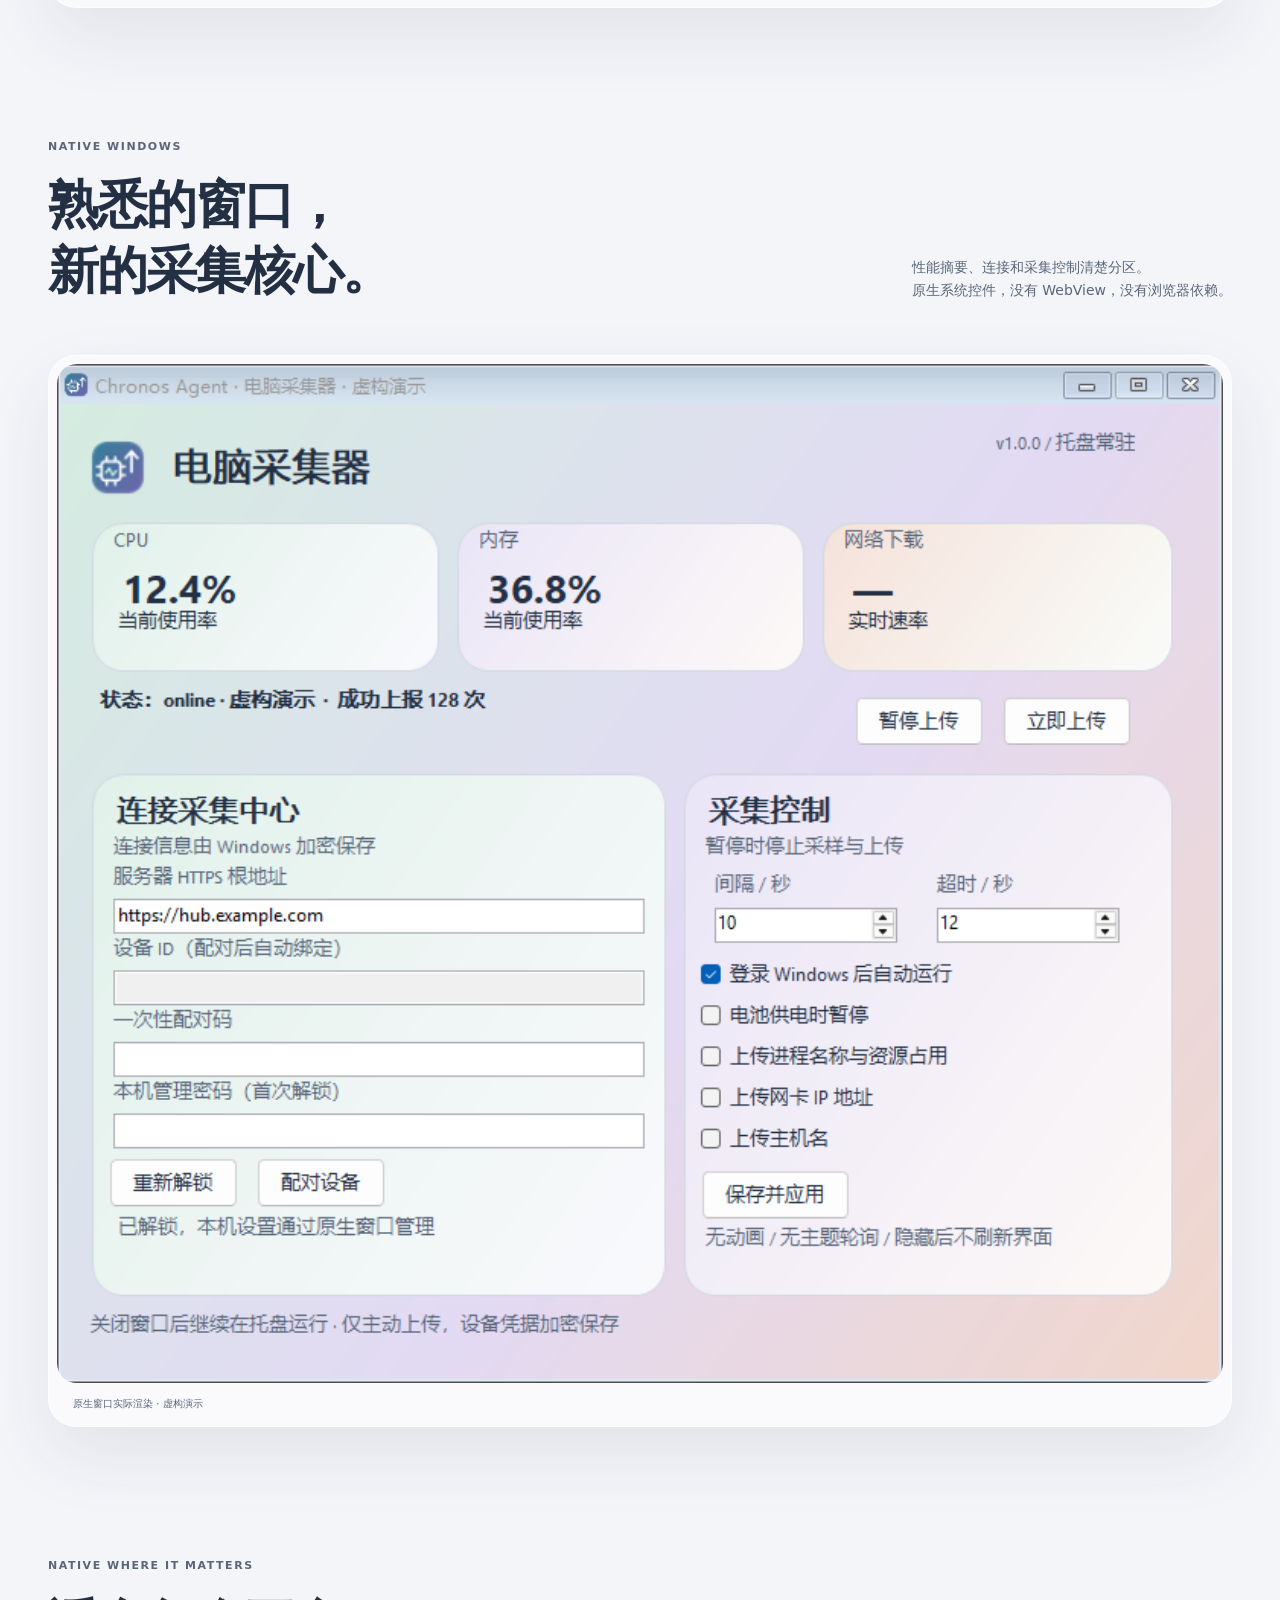
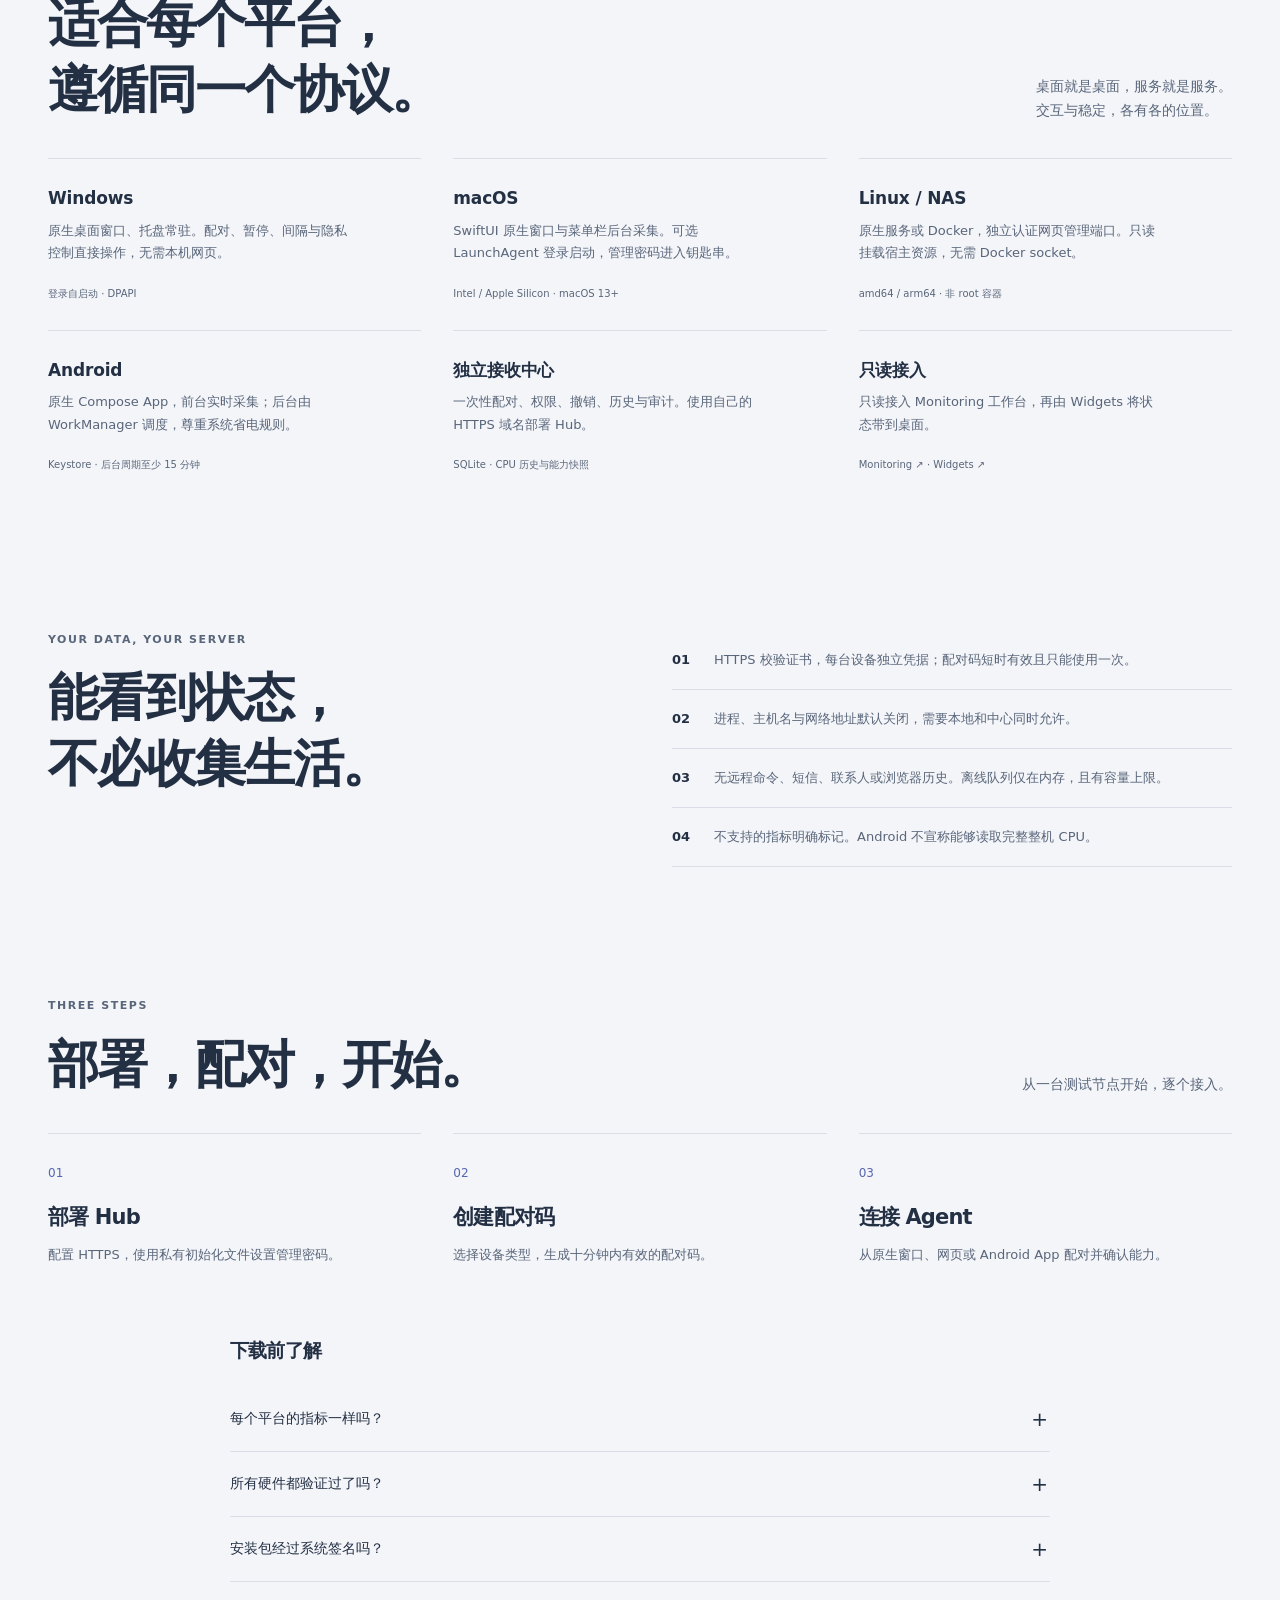
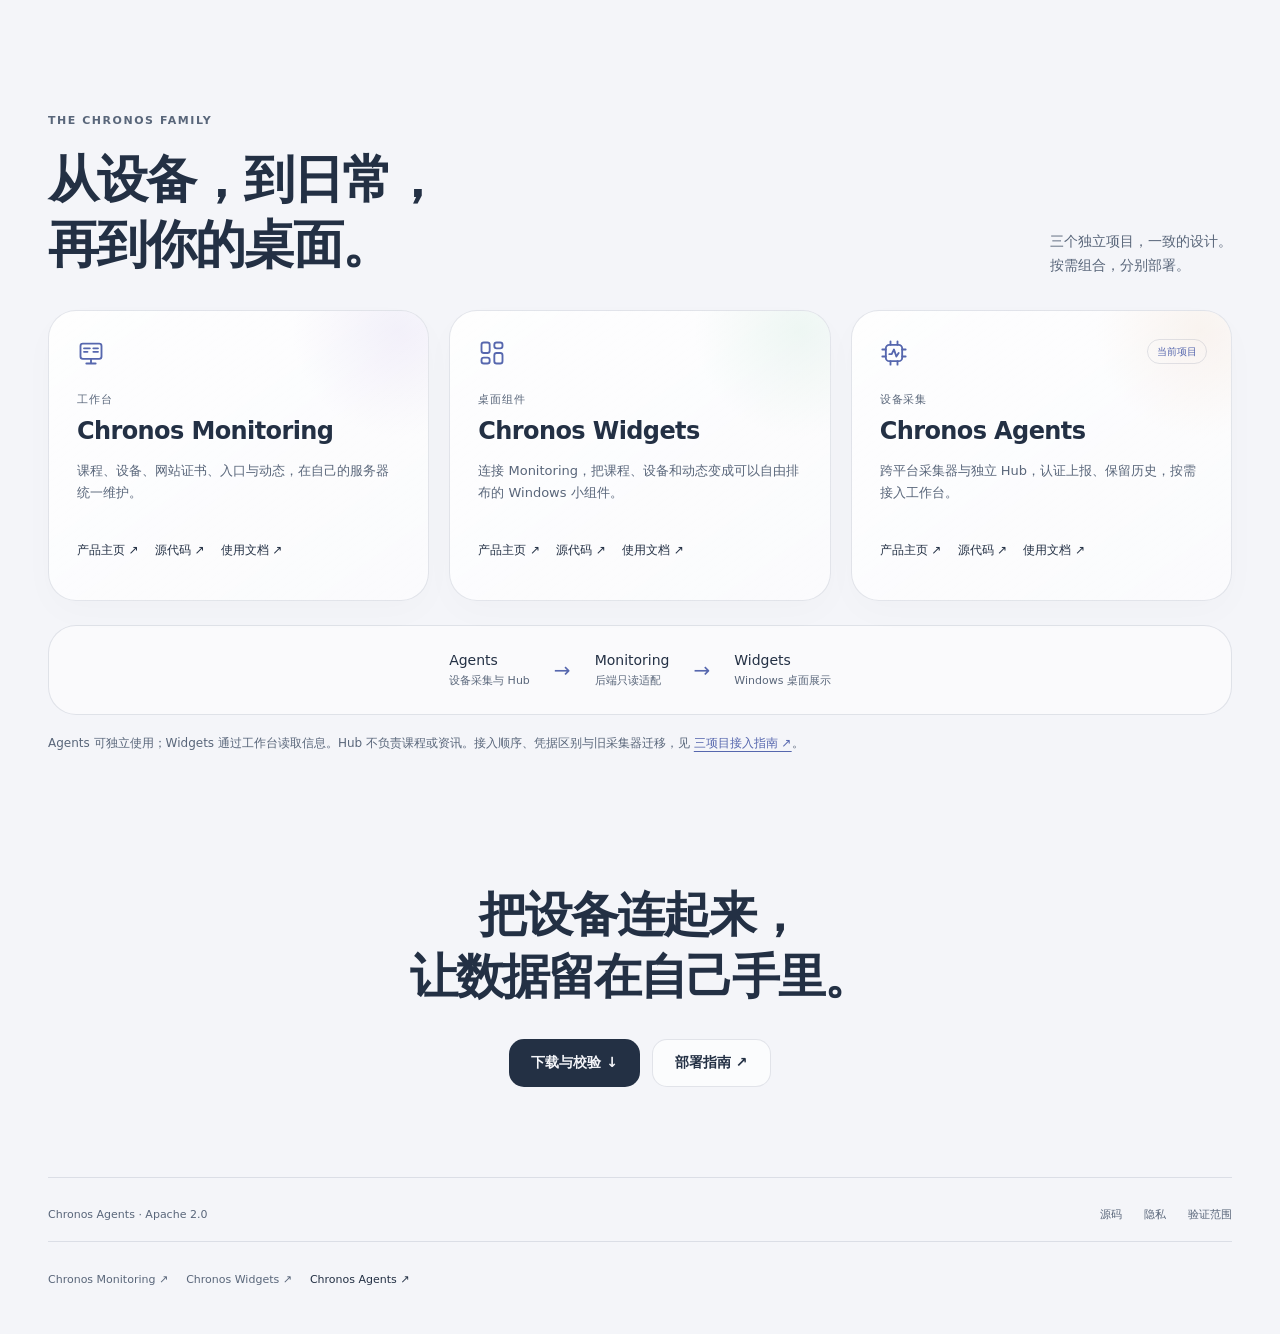
==== commit b4be2b33: "Unify Chronos product sites, ecosystem navigation and integration documentation" ====
--- a/website/index.html
+++ b/website/index.html
@@ -1 +1 @@
-<!doctype html><html lang="zh-CN" data-theme="light"><head><meta charset="utf-8"><meta name="viewport" content="width=device-width,initial-scale=1"><meta name="color-scheme" content="light dark"><title>Chronos Agents — 每台设备，都有回应。</title><meta name="description" content="多端统一采集与自托管接收中心，原生桌面、Android App、Linux 与 NAS 网页管理。"><link rel="icon" href="assets/logo.svg"><link rel="stylesheet" href="style.css"><script src="app.js" defer></script></head><body><a class="skip" href="#main">跳到正文</a><div class="ambient" aria-hidden="true"><i></i><i></i><i></i></div><header class="nav glass"><a class="brand" href="#"><img src="assets/logo.svg" width="32" height="32" alt=""><span>Chronos <b>Agents</b></span></a><nav aria-label="主导航"><a href="#platforms">多端</a><a href="#privacy">安全</a><a href="#start">开始</a></nav><div class="nav-actions"><button id="theme-toggle" class="icon-button" aria-label="切换明暗模式">◐</button><a href="https://github.com/Jimmy-xuzimo/Chronos-Agents">GitHub ↗</a></div></header><main id="main"><section class="hero wrap"><div class="eyebrow"><span class="status-dot"></span> SELF-HOSTED · CROSS-PLATFORM · OPEN SOURCE</div><h1>每台设备，<br>都有<span class="gradient-text">回应。</span></h1><p class="hero-copy">从电脑到 NAS，从桌面到手机。<br>一致的协议，把状态送回自己的服务器。</p><div class="hero-actions"><a class="button primary" href="https://github.com/Jimmy-xuzimo/Chronos-Agents/releases/latest">下载正式版 ↓</a><a class="button secondary" href="#platforms">选择平台 ↗</a></div><p class="micro">1.0.0 · 原生桌面窗口 · 独立接收中心 · Apache 2.0</p><div class="hero-stage reveal"><div class="stage-toolbar"><span><i class="status-dot"></i> 一个 Hub，连接不同设备</span><span class="stage-label">真实界面 · 虚构演示数据</span></div><img src="assets/hub.png" width="1440" height="1000" alt="Hub 管理界面，使用虚构设备数据"><div class="stage-caption"><span>能力状态清晰，缺失指标不伪造为零。</span><span>数据留在自己的服务器</span></div></div></section><section class="wrap section"><div class="section-top"><div><p class="eyebrow">NATIVE WINDOWS</p><h2>熟悉的窗口，<br>新的采集核心。</h2></div><p>性能摘要、连接和采集控制清楚分区。<br>原生系统控件，没有 WebView，没有浏览器依赖。</p></div><div class="hero-stage reveal"><img src="assets/windows-native.png" width="767" height="669" alt="Windows 原生双栏采集器，虚构数据"><div class="stage-caption"><span>原生窗口实际渲染 · 虚构演示</span></div></div></section><section id="platforms" class="wrap section"><div class="section-top"><div><p class="eyebrow">NATIVE WHERE IT MATTERS</p><h2>适合每个平台，<br>遵循同一个协议。</h2></div><p>桌面就是桌面，服务就是服务。<br>交互与稳定，各有各的位置。</p></div><div class="catalog"><article class="reveal"><h3>Windows</h3><p>原生桌面窗口、托盘常驻。配对、暂停、间隔与隐私控制直接操作，无需本机网页。</p><small>登录自启动 · DPAPI</small></article><article class="reveal"><h3>macOS</h3><p>SwiftUI 原生窗口与菜单栏后台采集。可选 LaunchAgent 登录启动，管理密码进入钥匙串。</p><small>Intel / Apple Silicon · macOS 13+</small></article><article class="reveal"><h3>Linux / NAS</h3><p>原生服务或 Docker，独立认证网页管理端口。只读挂载宿主资源，无需 Docker socket。</p><small>amd64 / arm64 · 非 root 容器</small></article><article class="reveal"><h3>Android</h3><p>原生 Compose App，前台实时采集；后台由 WorkManager 调度，尊重系统省电规则。</p><small>Keystore · 后台周期至少 15 分钟</small></article><article class="reveal"><h3>独立接收中心</h3><p>一次性配对、权限、撤销、历史与审计。使用自己的 HTTPS 域名部署 Hub。</p><small>SQLite · CPU 历史与能力快照</small></article><article class="reveal"><h3>配套工作空间</h3><p>只读接入 Monitoring 工作台，再由 Widgets 将状态带到桌面。</p><small><a href="https://jimmy-xuzimo.github.io/Chronos-Monitoring/">Monitoring ↗</a> · <a href="https://jimmy-xuzimo.github.io/Chronos-Widgets/">Widgets ↗</a></small></article></div></section><section id="privacy" class="wrap section privacy"><div><p class="eyebrow">YOUR DATA, YOUR SERVER</p><h2>能看到状态，<br>不必收集生活。</h2></div><div class="privacy-points"><p><b>01</b>HTTPS 校验证书，每台设备独立凭据；配对码短时有效且只能使用一次。</p><p><b>02</b>进程、主机名与网络地址默认关闭，需要本地和中心同时允许。</p><p><b>03</b>无远程命令、短信、联系人或浏览器历史。离线队列仅在内存，且有容量上限。</p><p><b>04</b>不支持的指标明确标记。Android 不宣称能够读取完整整机 CPU。</p></div></section><section id="start" class="wrap section"><div class="section-top"><div><p class="eyebrow">THREE STEPS</p><h2>部署，配对，开始。</h2></div><p>从一台测试节点开始，逐个接入。</p></div><ol class="steps"><li><span>01</span><h3>部署 Hub</h3><p>配置 HTTPS，使用私有初始化文件设置管理密码。</p></li><li><span>02</span><h3>创建配对码</h3><p>选择设备类型，生成十分钟内有效的配对码。</p></li><li><span>03</span><h3>连接 Agent</h3><p>从原生窗口、网页或 Android App 配对并确认能力。</p></li></ol><div class="faq"><h3>下载前了解</h3><details><summary>每个平台的指标一样吗？</summary><p>协议、单位和状态统一，系统权限决定实际可读能力。缺失数据不会假装正常。</p></details><details><summary>所有硬件都验证过了吗？</summary><p>没有。CI、模拟器和真实部署分别记录。macOS 桌面实机、Android 厂商省电与长期压力仍需验证，请阅读验证文档。</p></details><details><summary>安装包经过系统签名吗？</summary><p>Android 使用独立签名；Windows 无商业代码签名，macOS 未公证。请从官方 Release 下载并核对 SHA256。</p></details></div></section><section class="wrap final-cta"><h2>把设备连起来，<br>让数据留在自己手里。</h2><div class="hero-actions"><a class="button primary" href="https://github.com/Jimmy-xuzimo/Chronos-Agents/releases/latest">下载与校验 ↓</a><a class="button secondary" href="https://github.com/Jimmy-xuzimo/Chronos-Agents/blob/main/docs/DEPLOYMENT.md">部署指南 ↗</a></div></section></main><footer class="wrap"><span>Chronos Agents · Apache 2.0</span><div><a href="https://github.com/Jimmy-xuzimo/Chronos-Agents">源码</a><a href="https://github.com/Jimmy-xuzimo/Chronos-Agents/blob/main/docs/PRIVACY.md">隐私</a><a href="https://github.com/Jimmy-xuzimo/Chronos-Agents/blob/main/docs/VALIDATION.md">验证范围</a></div></footer></body></html>
+<!doctype html><html lang="zh-CN" data-theme="light"><head><meta name="theme-color" content="#f4f5f9"><meta charset="utf-8"><meta name="viewport" content="width=device-width,initial-scale=1"><meta name="color-scheme" content="light dark"><title>Chronos Agents — 每台设备，都有回应。</title><meta name="description" content="多端统一采集与自托管接收中心，原生桌面、Android App、Linux 与 NAS 网页管理。"><link rel="icon" href="assets/logo.svg"><script>try{let t=localStorage.getItem('chronos-site-theme');document.documentElement.dataset.theme=t==='dark'||t!=='light'&&matchMedia('(prefers-color-scheme:dark)').matches?'dark':'light'}catch{document.documentElement.dataset.theme=matchMedia('(prefers-color-scheme:dark)').matches?'dark':'light'}</script><link rel="stylesheet" href="style.css"><script src="app.js" defer></script><link rel="stylesheet" href="suite.css"><script src="suite.js" defer></script></head><body><a class="skip" href="#main">跳到正文</a><div class="ambient" aria-hidden="true"><i></i><i></i><i></i></div><header class="nav glass"><a class="brand" href="#"><img src="assets/logo.svg" width="32" height="32" alt=""><span>Chronos <b>Agents</b></span></a><nav aria-label="主导航"><a href="#platforms">多端</a><a href="#privacy">安全</a><a href="#start">开始</a></nav><div class="nav-actions"><button id="theme-toggle" class="icon-button" aria-label="切换明暗模式"><svg viewBox="0 0 24 24" aria-hidden="true"><path d="M20.5 14A8.5 8.5 0 0 1 10 3.5 8.5 8.5 0 1 0 20.5 14Z"/></svg></button><a href="https://github.com/Jimmy-xuzimo/Chronos-Agents">GitHub ↗</a></div></header><nav class="suite-rail wrap" aria-label="Chronos 系列项目"><a href="https://jimmy-xuzimo.github.io/Chronos-Monitoring/"><svg class="suite-icon" viewBox="0 0 24 24" aria-hidden="true"><rect x="3" y="4" width="18" height="13" rx="2"/><path d="M8 21h8m-4-4v4M6 8h5m-5 3h3m5-3h4m-4 3h4"/></svg><span>Monitoring</span></a><a href="https://jimmy-xuzimo.github.io/Chronos-Widgets/"><svg class="suite-icon" viewBox="0 0 24 24" aria-hidden="true"><rect x="3" y="3" width="7" height="9" rx="2"/><rect x="14" y="3" width="7" height="5" rx="2"/><rect x="3" y="16" width="7" height="5" rx="2"/><rect x="14" y="12" width="7" height="9" rx="2"/></svg><span>Widgets</span></a><a href="https://jimmy-xuzimo.github.io/Chronos-Agents/" aria-current="page"><svg class="suite-icon" viewBox="0 0 24 24" aria-hidden="true"><rect x="5" y="5" width="14" height="14" rx="3"/><path d="M9 2v3m6-3v3M9 19v3m6-3v3M2 9h3m-3 6h3m14-6h3m-3 6h3M8 13h2l2-4 2 6 2-3"/></svg><span>Agents</span></a></nav><main id="main"><section class="hero wrap"><div class="eyebrow"><span class="status-dot"></span> SELF-HOSTED · CROSS-PLATFORM · OPEN SOURCE</div><h1>每台设备，<br>都有<span class="gradient-text">回应。</span></h1><p class="hero-copy">从电脑到 NAS，从桌面到手机。<br>一致的协议，把状态送回自己的服务器。</p><div class="hero-actions"><a class="button primary" href="https://github.com/Jimmy-xuzimo/Chronos-Agents/releases">查看发行版本 ↓</a><a class="button secondary" href="#platforms">选择平台 ↗</a></div><p class="micro">原生桌面窗口 · 独立接收中心 · Apache 2.0</p><div class="hero-stage reveal"><div class="stage-toolbar"><span><i class="status-dot"></i> 一个 Hub，连接不同设备</span><span class="stage-label">真实界面 · 虚构演示数据</span></div><img src="assets/hub.png" width="1440" height="1000" alt="Hub 管理界面，使用虚构设备数据"><div class="stage-caption"><span>能力状态清晰，缺失指标不伪造为零。</span><span>数据留在自己的服务器</span></div></div></section><section class="wrap section"><div class="section-top"><div><p class="eyebrow">NATIVE WINDOWS</p><h2>熟悉的窗口，<br>新的采集核心。</h2></div><p>性能摘要、连接和采集控制清楚分区。<br>原生系统控件，没有 WebView，没有浏览器依赖。</p></div><div class="hero-stage reveal"><img src="assets/windows-native.png" width="767" height="669" alt="Windows 原生双栏采集器，虚构数据"><div class="stage-caption"><span>原生窗口实际渲染 · 虚构演示</span></div></div></section><section id="platforms" class="wrap section"><div class="section-top"><div><p class="eyebrow">NATIVE WHERE IT MATTERS</p><h2>适合每个平台，<br>遵循同一个协议。</h2></div><p>桌面就是桌面，服务就是服务。<br>交互与稳定，各有各的位置。</p></div><div class="catalog"><article class="reveal"><h3>Windows</h3><p>原生桌面窗口、托盘常驻。配对、暂停、间隔与隐私控制直接操作，无需本机网页。</p><small>登录自启动 · DPAPI</small></article><article class="reveal"><h3>macOS</h3><p>SwiftUI 原生窗口与菜单栏后台采集。可选 LaunchAgent 登录启动，管理密码进入钥匙串。</p><small>Intel / Apple Silicon · macOS 13+</small></article><article class="reveal"><h3>Linux / NAS</h3><p>原生服务或 Docker，独立认证网页管理端口。只读挂载宿主资源，无需 Docker socket。</p><small>amd64 / arm64 · 非 root 容器</small></article><article class="reveal"><h3>Android</h3><p>原生 Compose App，前台实时采集；后台由 WorkManager 调度，尊重系统省电规则。</p><small>Keystore · 后台周期至少 15 分钟</small></article><article class="reveal"><h3>独立接收中心</h3><p>一次性配对、权限、撤销、历史与审计。使用自己的 HTTPS 域名部署 Hub。</p><small>SQLite · CPU 历史与能力快照</small></article><article class="reveal"><h3>只读接入</h3><p>只读接入 Monitoring 工作台，再由 Widgets 将状态带到桌面。</p><small><a href="https://jimmy-xuzimo.github.io/Chronos-Monitoring/">Monitoring ↗</a> · <a href="https://jimmy-xuzimo.github.io/Chronos-Widgets/">Widgets ↗</a></small></article></div></section><section id="privacy" class="wrap section privacy"><div><p class="eyebrow">YOUR DATA, YOUR SERVER</p><h2>能看到状态，<br>不必收集生活。</h2></div><div class="privacy-points"><p><b>01</b>HTTPS 校验证书，每台设备独立凭据；配对码短时有效且只能使用一次。</p><p><b>02</b>进程、主机名与网络地址默认关闭，需要本地和中心同时允许。</p><p><b>03</b>无远程命令、短信、联系人或浏览器历史。离线队列仅在内存，且有容量上限。</p><p><b>04</b>不支持的指标明确标记。Android 不宣称能够读取完整整机 CPU。</p></div></section><section id="start" class="wrap section"><div class="section-top"><div><p class="eyebrow">THREE STEPS</p><h2>部署，配对，开始。</h2></div><p>从一台测试节点开始，逐个接入。</p></div><ol class="steps"><li><span>01</span><h3>部署 Hub</h3><p>配置 HTTPS，使用私有初始化文件设置管理密码。</p></li><li><span>02</span><h3>创建配对码</h3><p>选择设备类型，生成十分钟内有效的配对码。</p></li><li><span>03</span><h3>连接 Agent</h3><p>从原生窗口、网页或 Android App 配对并确认能力。</p></li></ol><div class="faq"><h3>下载前了解</h3><details><summary>每个平台的指标一样吗？</summary><p>协议、单位和状态统一，系统权限决定实际可读能力。缺失数据不会假装正常。</p></details><details><summary>所有硬件都验证过了吗？</summary><p>没有。CI、模拟器和真实部署分别记录。macOS 桌面实机、Android 厂商省电与长期压力仍需验证，请阅读验证文档。</p></details><details><summary>安装包经过系统签名吗？</summary><p>Android 使用独立签名；Windows 无商业代码签名，macOS 未公证。请从官方 Release 下载并核对 SHA256。</p></details></div></section><section id="chronos-family" class="wrap section suite-section"><div class="section-top reveal"><div><p class="eyebrow">THE CHRONOS FAMILY</p><h2>从设备，到日常，<br>再到你的桌面。</h2></div><p>三个独立项目，一致的设计。<br>按需组合，分别部署。</p></div><div class="suite-grid"><article class="suite-card reveal" data-project="Monitoring"><svg class="suite-icon" viewBox="0 0 24 24" aria-hidden="true"><rect x="3" y="4" width="18" height="13" rx="2"/><path d="M8 21h8m-4-4v4M6 8h5m-5 3h3m5-3h4m-4 3h4"/></svg><span class="suite-role">工作台</span><h3>Chronos Monitoring</h3><p>课程、设备、网站证书、入口与动态，在自己的服务器统一维护。</p><div class="suite-links"><a href="https://jimmy-xuzimo.github.io/Chronos-Monitoring/">产品主页 ↗</a><a href="https://github.com/Jimmy-xuzimo/Chronos-Monitoring">源代码 ↗</a><a href="https://github.com/Jimmy-xuzimo/Chronos-Monitoring/blob/main/docs/deployment.md">使用文档 ↗</a></div></article><article class="suite-card reveal" data-project="Widgets"><svg class="suite-icon" viewBox="0 0 24 24" aria-hidden="true"><rect x="3" y="3" width="7" height="9" rx="2"/><rect x="14" y="3" width="7" height="5" rx="2"/><rect x="3" y="16" width="7" height="5" rx="2"/><rect x="14" y="12" width="7" height="9" rx="2"/></svg><span class="suite-role">桌面组件</span><h3>Chronos Widgets</h3><p>连接 Monitoring，把课程、设备和动态变成可以自由排布的 Windows 小组件。</p><div class="suite-links"><a href="https://jimmy-xuzimo.github.io/Chronos-Widgets/">产品主页 ↗</a><a href="https://github.com/Jimmy-xuzimo/Chronos-Widgets">源代码 ↗</a><a href="https://github.com/Jimmy-xuzimo/Chronos-Widgets/blob/main/docs/GETTING_STARTED.md">使用文档 ↗</a></div></article><article class="suite-card reveal" data-project="Agents"><svg class="suite-icon" viewBox="0 0 24 24" aria-hidden="true"><rect x="5" y="5" width="14" height="14" rx="3"/><path d="M9 2v3m6-3v3M9 19v3m6-3v3M2 9h3m-3 6h3m14-6h3m-3 6h3M8 13h2l2-4 2 6 2-3"/></svg><span class="suite-current">当前项目</span><span class="suite-role">设备采集</span><h3>Chronos Agents</h3><p>跨平台采集器与独立 Hub，认证上报、保留历史，按需接入工作台。</p><div class="suite-links"><a href="https://jimmy-xuzimo.github.io/Chronos-Agents/">产品主页 ↗</a><a href="https://github.com/Jimmy-xuzimo/Chronos-Agents">源代码 ↗</a><a href="https://github.com/Jimmy-xuzimo/Chronos-Agents/blob/main/docs/DEPLOYMENT.md">使用文档 ↗</a></div></article></div><div class="suite-flow" aria-label="可选接入关系"><a href="https://jimmy-xuzimo.github.io/Chronos-Agents/">Agents<small>设备采集与 Hub</small></a><span aria-hidden="true">→</span><a href="https://jimmy-xuzimo.github.io/Chronos-Monitoring/">Monitoring<small>后端只读适配</small></a><span aria-hidden="true">→</span><a href="https://jimmy-xuzimo.github.io/Chronos-Widgets/">Widgets<small>Windows 桌面展示</small></a></div><p class="suite-note">Agents 可独立使用；Widgets 通过工作台读取信息。Hub 不负责课程或资讯。接入顺序、凭据区别与旧采集器迁移，见 <a href="https://github.com/Jimmy-xuzimo/Chronos-Agents/blob/main/docs/CHRONOS_ECOSYSTEM.md">三项目接入指南 ↗</a>。</p></section><section class="wrap final-cta"><h2>把设备连起来，<br>让数据留在自己手里。</h2><div class="hero-actions"><a class="button primary" href="https://github.com/Jimmy-xuzimo/Chronos-Agents/releases">下载与校验 ↓</a><a class="button secondary" href="https://github.com/Jimmy-xuzimo/Chronos-Agents/blob/main/docs/DEPLOYMENT.md">部署指南 ↗</a></div></section></main><footer class="wrap"><span>Chronos Agents · Apache 2.0</span><div><a href="https://github.com/Jimmy-xuzimo/Chronos-Agents">源码</a><a href="https://github.com/Jimmy-xuzimo/Chronos-Agents/blob/main/docs/PRIVACY.md">隐私</a><a href="https://github.com/Jimmy-xuzimo/Chronos-Agents/blob/main/docs/VALIDATION.md">验证范围</a></div><nav class="suite-footer" aria-label="Chronos 其他项目"><a href="https://jimmy-xuzimo.github.io/Chronos-Monitoring/">Chronos Monitoring ↗</a><a href="https://jimmy-xuzimo.github.io/Chronos-Widgets/">Chronos Widgets ↗</a><a href="https://jimmy-xuzimo.github.io/Chronos-Agents/" aria-current="page">Chronos Agents ↗</a></nav></footer></body></html>
--- a/website/suite.css
+++ b/website/suite.css
@@ -0,0 +1,20 @@
+/* Shared Chronos family layer. Keep identical in all three repositories. */
+.suite-rail{display:flex;align-items:center;justify-content:center;gap:8px;margin-top:28px;position:relative;z-index:1}
+.suite-rail a{display:flex;align-items:center;justify-content:center;gap:8px;min-height:44px;padding:8px 18px;border:1px solid transparent;border-radius:999px;font-size:12px;color:var(--muted);transition:background .2s var(--ease),color .2s var(--ease),transform .2s var(--ease)}
+.suite-rail a:hover{background:rgb(var(--surface)/.6);color:var(--ink);transform:translateY(-2px)}
+.suite-rail a[aria-current=page]{background:rgb(var(--surface)/.84);border-color:var(--line);color:var(--ink);box-shadow:0 4px 20px #17213d06}
+.suite-icon{width:22px;height:22px;flex-shrink:0;fill:none;stroke:currentColor;stroke-width:1.6;stroke-linecap:round;stroke-linejoin:round}
+.suite-rail+.hero,.suite-rail+main .hero{padding-top:52px}
+.suite-section{scroll-margin-top:110px}.suite-section .section-top{margin-bottom:32px}
+.suite-grid{display:grid;grid-template-columns:repeat(3,minmax(0,1fr));gap:20px}
+.suite-card{position:relative;isolation:isolate;overflow:hidden;padding:28px;border:1px solid var(--line);border-radius:var(--radius);background:linear-gradient(145deg,rgb(var(--surface)/.86),rgb(var(--surface)/.6));box-shadow:0 12px 36px #14213b05;display:flex;flex-direction:column;align-items:flex-start;min-width:0;transition:transform .28s var(--ease),box-shadow .28s var(--ease)}
+.suite-card:before{content:"";position:absolute;inset:-90px -80px auto auto;width:220px;height:220px;border-radius:50%;background:radial-gradient(circle,var(--suite-glow),transparent 68%);opacity:.32;z-index:-1;pointer-events:none}
+.suite-card:hover{transform:translateY(-5px);box-shadow:0 18px 44px #14213b0d}.suite-card[data-project=Monitoring]{--suite-glow:var(--glow2)}.suite-card[data-project=Widgets]{--suite-glow:var(--glow1)}.suite-card[data-project=Agents]{--suite-glow:var(--glow3)}
+.suite-card .suite-icon{width:28px;height:28px;color:var(--accent);margin-bottom:24px}.suite-card .suite-role{font-size:11px;letter-spacing:.08em;color:var(--muted);margin-bottom:6px}.suite-card h3{font-size:24px;letter-spacing:-.025em;margin-bottom:12px}.suite-card>p{font-size:13px;margin-bottom:24px;max-width:34em}.suite-card .suite-links{margin-top:auto;display:flex;flex-wrap:wrap;gap:4px 16px;font-size:12px}.suite-links a{min-height:44px;display:flex;align-items:center;gap:4px}.suite-links a:hover{color:var(--accent);text-decoration:underline;text-underline-offset:5px}.suite-current{position:absolute;top:28px;right:24px;font-size:10px;color:var(--accent);padding:3px 9px;border:1px solid var(--line);border-radius:20px}
+.suite-flow{margin:24px 0 0;padding:22px 28px;display:flex;align-items:center;justify-content:center;gap:24px;border-radius:var(--radius);border:1px solid var(--line);background:rgb(var(--surface)/.5)}.suite-flow a{display:flex;flex-direction:column;justify-content:center;min-height:44px;font-size:14px;color:var(--ink)}.suite-flow small{font-size:11px;color:var(--muted)}.suite-flow>span{color:var(--accent);font-size:20px}.suite-note{font-size:12px;line-height:1.8;margin-top:18px;max-width:780px}.suite-note a{color:var(--accent);text-decoration:underline;text-underline-offset:4px}
+.suite-footer{display:flex;gap:18px;flex-wrap:wrap;width:100%;padding-top:16px;border-top:1px solid var(--line);font-size:11px}.suite-footer a{min-height:44px;display:flex;align-items:center}.suite-footer a[aria-current=page]{color:var(--ink)}
+html[data-palette=industrial] .suite-rail a,html[data-palette=industrial] .suite-current{border-radius:5px}
+@media(max-width:900px){.suite-grid{gap:12px}.suite-card{padding:24px 20px}.suite-current{top:24px;right:16px}.suite-card h3{font-size:21px}}
+@media(max-width:640px){.suite-rail{width:calc(100% - 32px);gap:2px;margin-top:18px}.suite-rail a{flex:1;padding:8px 5px;font-size:11px;gap:6px}.suite-rail .suite-icon{width:18px;height:18px}.suite-rail+main .hero{padding-top:36px}.suite-grid{grid-template-columns:1fr}.suite-card{padding:24px}.suite-card .suite-icon{margin-bottom:18px}.suite-card>p{margin-bottom:12px}.suite-flow{gap:10px;padding:18px 12px;justify-content:space-between}.suite-flow a{font-size:12px}.suite-flow small{font-size:10px}.suite-flow>span{font-size:16px}.suite-note{font-size:11px}}
+@media(prefers-reduced-motion:reduce){.suite-card,.suite-rail a{transition:none}.suite-card:hover,.suite-rail a:hover{transform:none}}
+body[data-page-hidden=true] .ambient i{animation-play-state:paused}
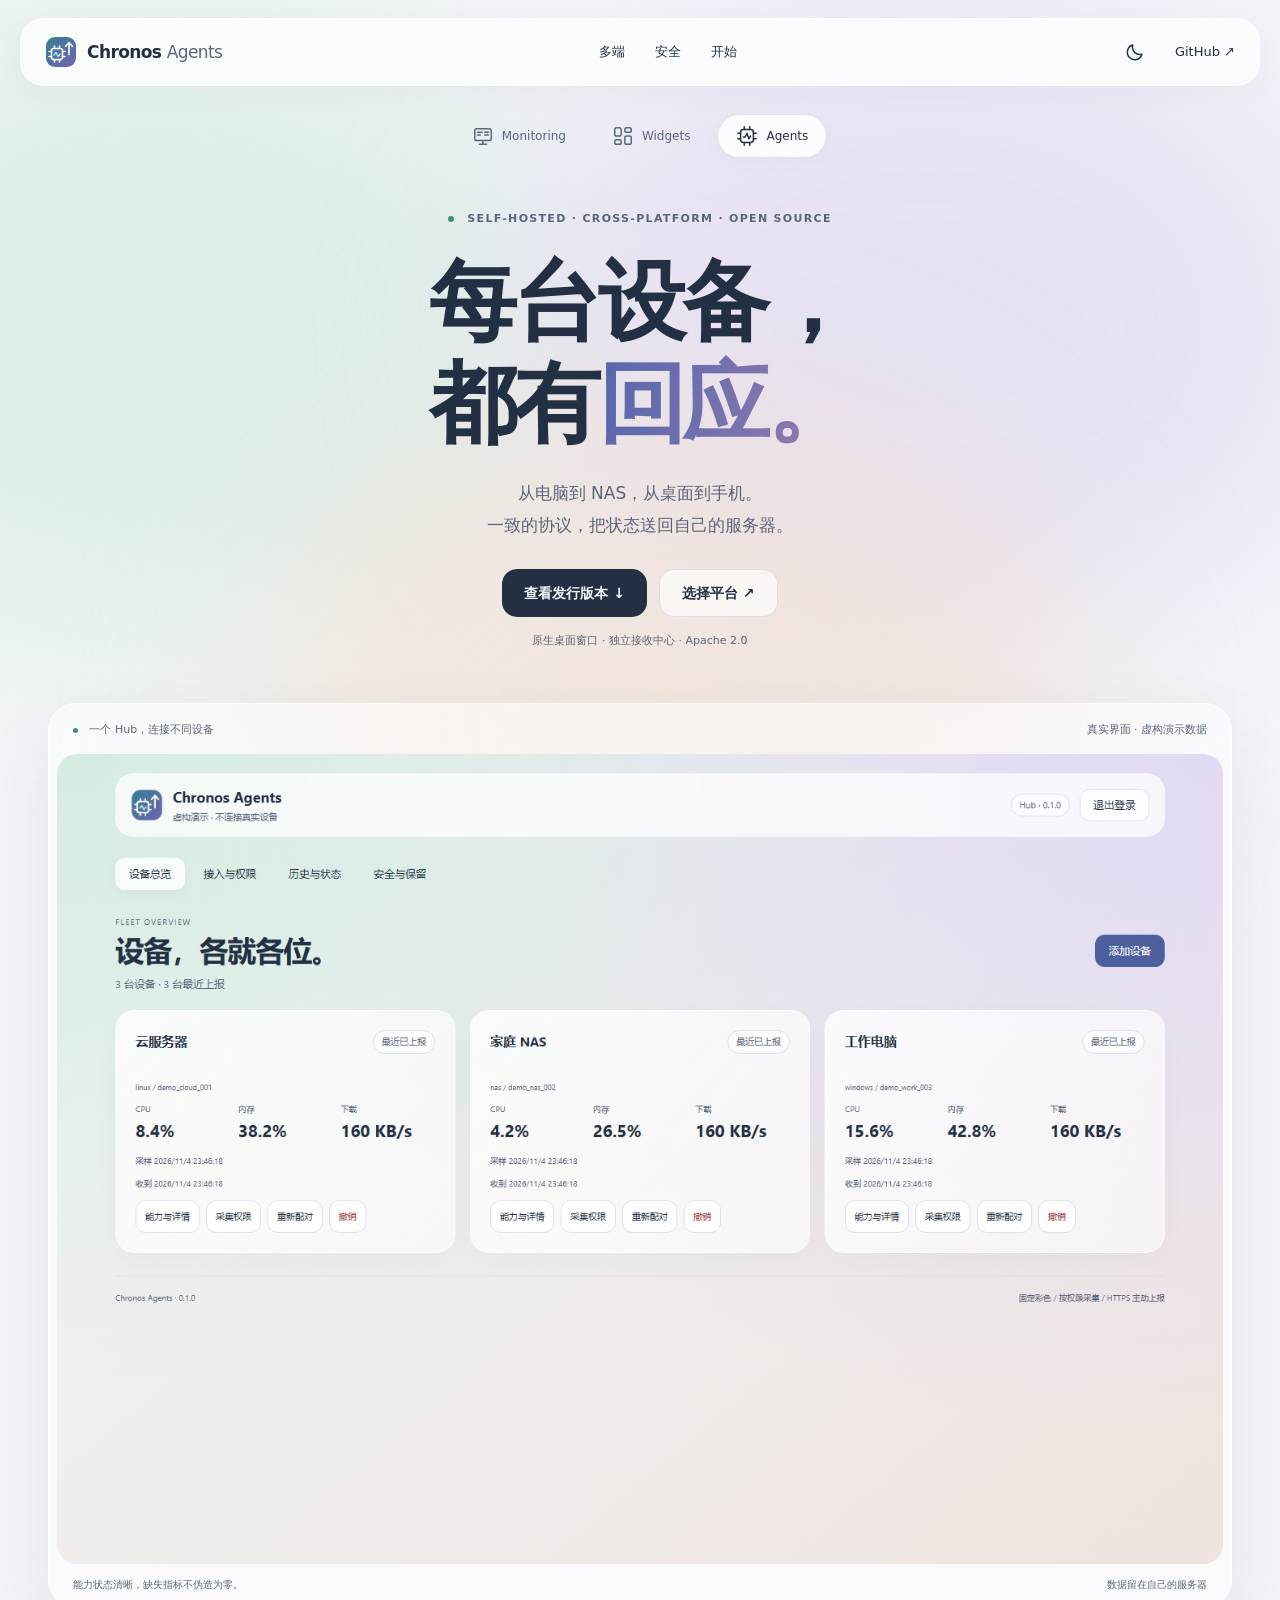
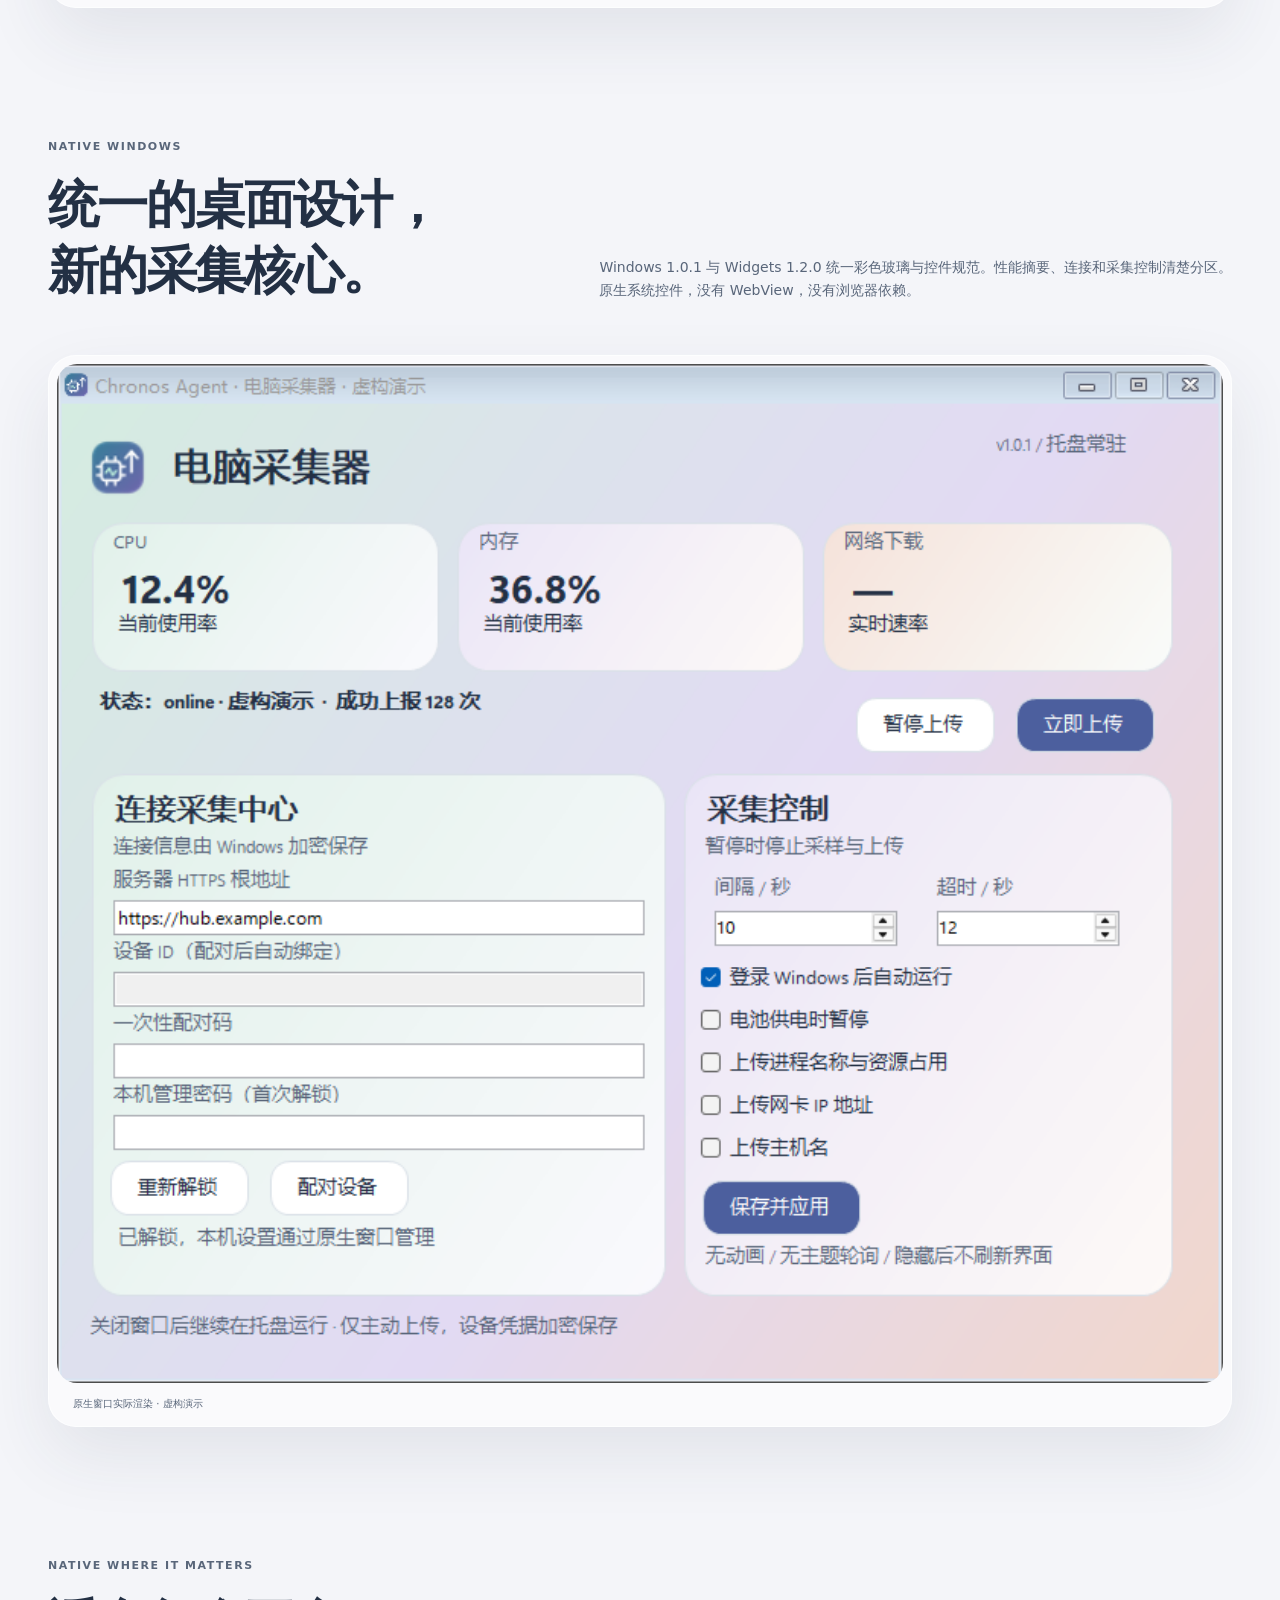
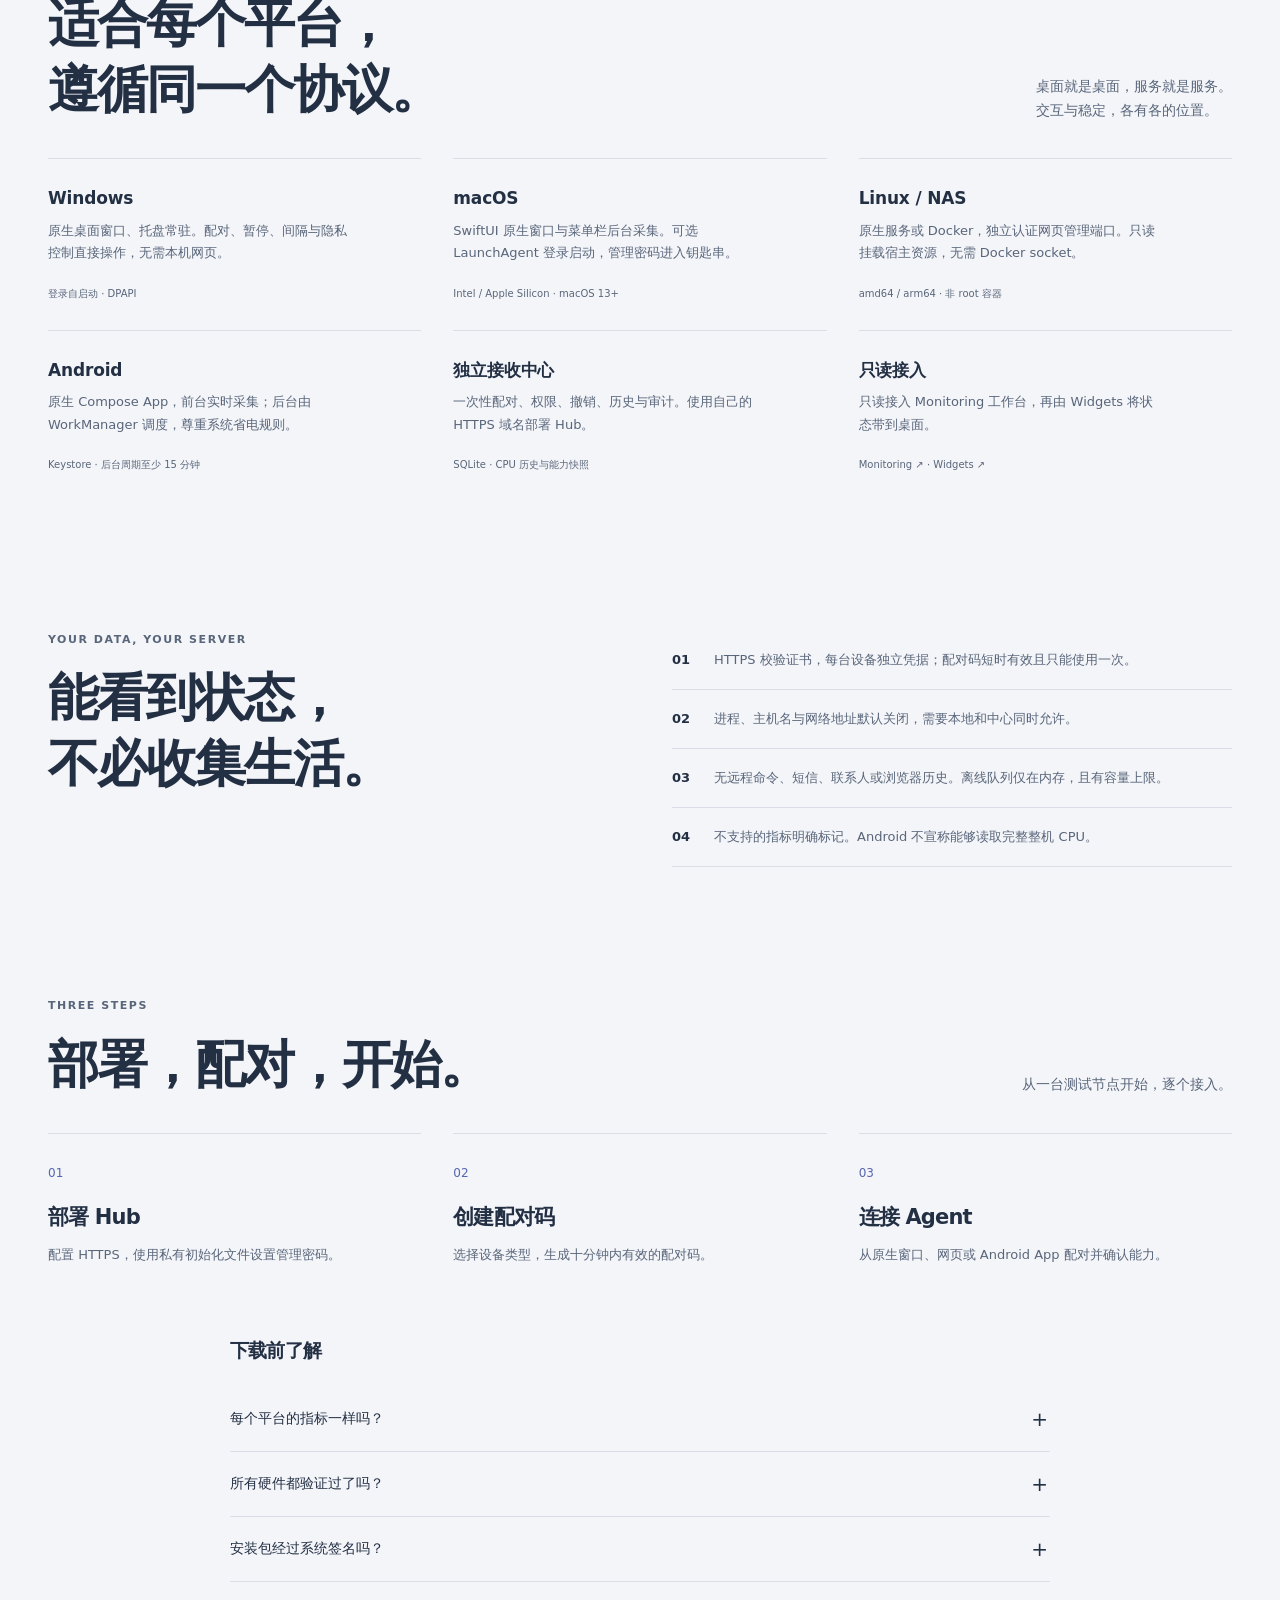
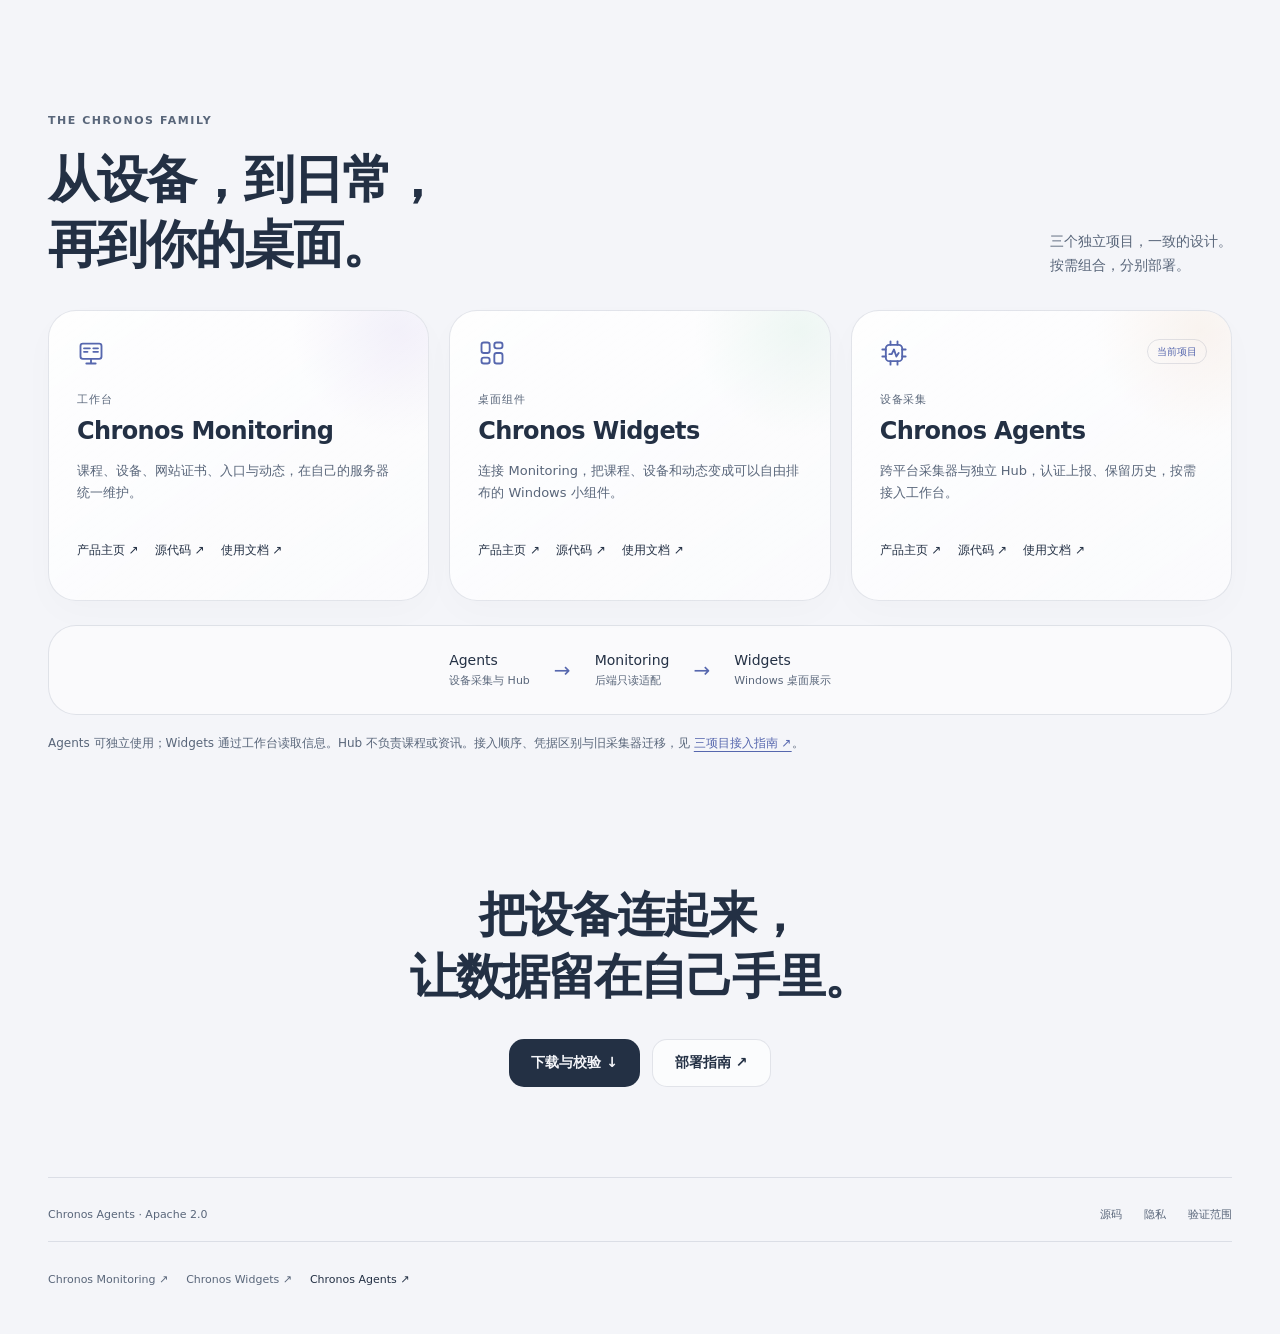
==== commit addc51e8: "Ship adaptive Windows desktop layouts and shared Chronos desktop design" ====
--- a/website/index.html
+++ b/website/index.html
@@ -1 +1 @@
-<!doctype html><html lang="zh-CN" data-theme="light"><head><meta name="theme-color" content="#f4f5f9"><meta charset="utf-8"><meta name="viewport" content="width=device-width,initial-scale=1"><meta name="color-scheme" content="light dark"><title>Chronos Agents — 每台设备，都有回应。</title><meta name="description" content="多端统一采集与自托管接收中心，原生桌面、Android App、Linux 与 NAS 网页管理。"><link rel="icon" href="assets/logo.svg"><script>try{let t=localStorage.getItem('chronos-site-theme');document.documentElement.dataset.theme=t==='dark'||t!=='light'&&matchMedia('(prefers-color-scheme:dark)').matches?'dark':'light'}catch{document.documentElement.dataset.theme=matchMedia('(prefers-color-scheme:dark)').matches?'dark':'light'}</script><link rel="stylesheet" href="style.css"><script src="app.js" defer></script><link rel="stylesheet" href="suite.css"><script src="suite.js" defer></script></head><body><a class="skip" href="#main">跳到正文</a><div class="ambient" aria-hidden="true"><i></i><i></i><i></i></div><header class="nav glass"><a class="brand" href="#"><img src="assets/logo.svg" width="32" height="32" alt=""><span>Chronos <b>Agents</b></span></a><nav aria-label="主导航"><a href="#platforms">多端</a><a href="#privacy">安全</a><a href="#start">开始</a></nav><div class="nav-actions"><button id="theme-toggle" class="icon-button" aria-label="切换明暗模式"><svg viewBox="0 0 24 24" aria-hidden="true"><path d="M20.5 14A8.5 8.5 0 0 1 10 3.5 8.5 8.5 0 1 0 20.5 14Z"/></svg></button><a href="https://github.com/Jimmy-xuzimo/Chronos-Agents">GitHub ↗</a></div></header><nav class="suite-rail wrap" aria-label="Chronos 系列项目"><a href="https://jimmy-xuzimo.github.io/Chronos-Monitoring/"><svg class="suite-icon" viewBox="0 0 24 24" aria-hidden="true"><rect x="3" y="4" width="18" height="13" rx="2"/><path d="M8 21h8m-4-4v4M6 8h5m-5 3h3m5-3h4m-4 3h4"/></svg><span>Monitoring</span></a><a href="https://jimmy-xuzimo.github.io/Chronos-Widgets/"><svg class="suite-icon" viewBox="0 0 24 24" aria-hidden="true"><rect x="3" y="3" width="7" height="9" rx="2"/><rect x="14" y="3" width="7" height="5" rx="2"/><rect x="3" y="16" width="7" height="5" rx="2"/><rect x="14" y="12" width="7" height="9" rx="2"/></svg><span>Widgets</span></a><a href="https://jimmy-xuzimo.github.io/Chronos-Agents/" aria-current="page"><svg class="suite-icon" viewBox="0 0 24 24" aria-hidden="true"><rect x="5" y="5" width="14" height="14" rx="3"/><path d="M9 2v3m6-3v3M9 19v3m6-3v3M2 9h3m-3 6h3m14-6h3m-3 6h3M8 13h2l2-4 2 6 2-3"/></svg><span>Agents</span></a></nav><main id="main"><section class="hero wrap"><div class="eyebrow"><span class="status-dot"></span> SELF-HOSTED · CROSS-PLATFORM · OPEN SOURCE</div><h1>每台设备，<br>都有<span class="gradient-text">回应。</span></h1><p class="hero-copy">从电脑到 NAS，从桌面到手机。<br>一致的协议，把状态送回自己的服务器。</p><div class="hero-actions"><a class="button primary" href="https://github.com/Jimmy-xuzimo/Chronos-Agents/releases">查看发行版本 ↓</a><a class="button secondary" href="#platforms">选择平台 ↗</a></div><p class="micro">原生桌面窗口 · 独立接收中心 · Apache 2.0</p><div class="hero-stage reveal"><div class="stage-toolbar"><span><i class="status-dot"></i> 一个 Hub，连接不同设备</span><span class="stage-label">真实界面 · 虚构演示数据</span></div><img src="assets/hub.png" width="1440" height="1000" alt="Hub 管理界面，使用虚构设备数据"><div class="stage-caption"><span>能力状态清晰，缺失指标不伪造为零。</span><span>数据留在自己的服务器</span></div></div></section><section class="wrap section"><div class="section-top"><div><p class="eyebrow">NATIVE WINDOWS</p><h2>熟悉的窗口，<br>新的采集核心。</h2></div><p>性能摘要、连接和采集控制清楚分区。<br>原生系统控件，没有 WebView，没有浏览器依赖。</p></div><div class="hero-stage reveal"><img src="assets/windows-native.png" width="767" height="669" alt="Windows 原生双栏采集器，虚构数据"><div class="stage-caption"><span>原生窗口实际渲染 · 虚构演示</span></div></div></section><section id="platforms" class="wrap section"><div class="section-top"><div><p class="eyebrow">NATIVE WHERE IT MATTERS</p><h2>适合每个平台，<br>遵循同一个协议。</h2></div><p>桌面就是桌面，服务就是服务。<br>交互与稳定，各有各的位置。</p></div><div class="catalog"><article class="reveal"><h3>Windows</h3><p>原生桌面窗口、托盘常驻。配对、暂停、间隔与隐私控制直接操作，无需本机网页。</p><small>登录自启动 · DPAPI</small></article><article class="reveal"><h3>macOS</h3><p>SwiftUI 原生窗口与菜单栏后台采集。可选 LaunchAgent 登录启动，管理密码进入钥匙串。</p><small>Intel / Apple Silicon · macOS 13+</small></article><article class="reveal"><h3>Linux / NAS</h3><p>原生服务或 Docker，独立认证网页管理端口。只读挂载宿主资源，无需 Docker socket。</p><small>amd64 / arm64 · 非 root 容器</small></article><article class="reveal"><h3>Android</h3><p>原生 Compose App，前台实时采集；后台由 WorkManager 调度，尊重系统省电规则。</p><small>Keystore · 后台周期至少 15 分钟</small></article><article class="reveal"><h3>独立接收中心</h3><p>一次性配对、权限、撤销、历史与审计。使用自己的 HTTPS 域名部署 Hub。</p><small>SQLite · CPU 历史与能力快照</small></article><article class="reveal"><h3>只读接入</h3><p>只读接入 Monitoring 工作台，再由 Widgets 将状态带到桌面。</p><small><a href="https://jimmy-xuzimo.github.io/Chronos-Monitoring/">Monitoring ↗</a> · <a href="https://jimmy-xuzimo.github.io/Chronos-Widgets/">Widgets ↗</a></small></article></div></section><section id="privacy" class="wrap section privacy"><div><p class="eyebrow">YOUR DATA, YOUR SERVER</p><h2>能看到状态，<br>不必收集生活。</h2></div><div class="privacy-points"><p><b>01</b>HTTPS 校验证书，每台设备独立凭据；配对码短时有效且只能使用一次。</p><p><b>02</b>进程、主机名与网络地址默认关闭，需要本地和中心同时允许。</p><p><b>03</b>无远程命令、短信、联系人或浏览器历史。离线队列仅在内存，且有容量上限。</p><p><b>04</b>不支持的指标明确标记。Android 不宣称能够读取完整整机 CPU。</p></div></section><section id="start" class="wrap section"><div class="section-top"><div><p class="eyebrow">THREE STEPS</p><h2>部署，配对，开始。</h2></div><p>从一台测试节点开始，逐个接入。</p></div><ol class="steps"><li><span>01</span><h3>部署 Hub</h3><p>配置 HTTPS，使用私有初始化文件设置管理密码。</p></li><li><span>02</span><h3>创建配对码</h3><p>选择设备类型，生成十分钟内有效的配对码。</p></li><li><span>03</span><h3>连接 Agent</h3><p>从原生窗口、网页或 Android App 配对并确认能力。</p></li></ol><div class="faq"><h3>下载前了解</h3><details><summary>每个平台的指标一样吗？</summary><p>协议、单位和状态统一，系统权限决定实际可读能力。缺失数据不会假装正常。</p></details><details><summary>所有硬件都验证过了吗？</summary><p>没有。CI、模拟器和真实部署分别记录。macOS 桌面实机、Android 厂商省电与长期压力仍需验证，请阅读验证文档。</p></details><details><summary>安装包经过系统签名吗？</summary><p>Android 使用独立签名；Windows 无商业代码签名，macOS 未公证。请从官方 Release 下载并核对 SHA256。</p></details></div></section><section id="chronos-family" class="wrap section suite-section"><div class="section-top reveal"><div><p class="eyebrow">THE CHRONOS FAMILY</p><h2>从设备，到日常，<br>再到你的桌面。</h2></div><p>三个独立项目，一致的设计。<br>按需组合，分别部署。</p></div><div class="suite-grid"><article class="suite-card reveal" data-project="Monitoring"><svg class="suite-icon" viewBox="0 0 24 24" aria-hidden="true"><rect x="3" y="4" width="18" height="13" rx="2"/><path d="M8 21h8m-4-4v4M6 8h5m-5 3h3m5-3h4m-4 3h4"/></svg><span class="suite-role">工作台</span><h3>Chronos Monitoring</h3><p>课程、设备、网站证书、入口与动态，在自己的服务器统一维护。</p><div class="suite-links"><a href="https://jimmy-xuzimo.github.io/Chronos-Monitoring/">产品主页 ↗</a><a href="https://github.com/Jimmy-xuzimo/Chronos-Monitoring">源代码 ↗</a><a href="https://github.com/Jimmy-xuzimo/Chronos-Monitoring/blob/main/docs/deployment.md">使用文档 ↗</a></div></article><article class="suite-card reveal" data-project="Widgets"><svg class="suite-icon" viewBox="0 0 24 24" aria-hidden="true"><rect x="3" y="3" width="7" height="9" rx="2"/><rect x="14" y="3" width="7" height="5" rx="2"/><rect x="3" y="16" width="7" height="5" rx="2"/><rect x="14" y="12" width="7" height="9" rx="2"/></svg><span class="suite-role">桌面组件</span><h3>Chronos Widgets</h3><p>连接 Monitoring，把课程、设备和动态变成可以自由排布的 Windows 小组件。</p><div class="suite-links"><a href="https://jimmy-xuzimo.github.io/Chronos-Widgets/">产品主页 ↗</a><a href="https://github.com/Jimmy-xuzimo/Chronos-Widgets">源代码 ↗</a><a href="https://github.com/Jimmy-xuzimo/Chronos-Widgets/blob/main/docs/GETTING_STARTED.md">使用文档 ↗</a></div></article><article class="suite-card reveal" data-project="Agents"><svg class="suite-icon" viewBox="0 0 24 24" aria-hidden="true"><rect x="5" y="5" width="14" height="14" rx="3"/><path d="M9 2v3m6-3v3M9 19v3m6-3v3M2 9h3m-3 6h3m14-6h3m-3 6h3M8 13h2l2-4 2 6 2-3"/></svg><span class="suite-current">当前项目</span><span class="suite-role">设备采集</span><h3>Chronos Agents</h3><p>跨平台采集器与独立 Hub，认证上报、保留历史，按需接入工作台。</p><div class="suite-links"><a href="https://jimmy-xuzimo.github.io/Chronos-Agents/">产品主页 ↗</a><a href="https://github.com/Jimmy-xuzimo/Chronos-Agents">源代码 ↗</a><a href="https://github.com/Jimmy-xuzimo/Chronos-Agents/blob/main/docs/DEPLOYMENT.md">使用文档 ↗</a></div></article></div><div class="suite-flow" aria-label="可选接入关系"><a href="https://jimmy-xuzimo.github.io/Chronos-Agents/">Agents<small>设备采集与 Hub</small></a><span aria-hidden="true">→</span><a href="https://jimmy-xuzimo.github.io/Chronos-Monitoring/">Monitoring<small>后端只读适配</small></a><span aria-hidden="true">→</span><a href="https://jimmy-xuzimo.github.io/Chronos-Widgets/">Widgets<small>Windows 桌面展示</small></a></div><p class="suite-note">Agents 可独立使用；Widgets 通过工作台读取信息。Hub 不负责课程或资讯。接入顺序、凭据区别与旧采集器迁移，见 <a href="https://github.com/Jimmy-xuzimo/Chronos-Agents/blob/main/docs/CHRONOS_ECOSYSTEM.md">三项目接入指南 ↗</a>。</p></section><section class="wrap final-cta"><h2>把设备连起来，<br>让数据留在自己手里。</h2><div class="hero-actions"><a class="button primary" href="https://github.com/Jimmy-xuzimo/Chronos-Agents/releases">下载与校验 ↓</a><a class="button secondary" href="https://github.com/Jimmy-xuzimo/Chronos-Agents/blob/main/docs/DEPLOYMENT.md">部署指南 ↗</a></div></section></main><footer class="wrap"><span>Chronos Agents · Apache 2.0</span><div><a href="https://github.com/Jimmy-xuzimo/Chronos-Agents">源码</a><a href="https://github.com/Jimmy-xuzimo/Chronos-Agents/blob/main/docs/PRIVACY.md">隐私</a><a href="https://github.com/Jimmy-xuzimo/Chronos-Agents/blob/main/docs/VALIDATION.md">验证范围</a></div><nav class="suite-footer" aria-label="Chronos 其他项目"><a href="https://jimmy-xuzimo.github.io/Chronos-Monitoring/">Chronos Monitoring ↗</a><a href="https://jimmy-xuzimo.github.io/Chronos-Widgets/">Chronos Widgets ↗</a><a href="https://jimmy-xuzimo.github.io/Chronos-Agents/" aria-current="page">Chronos Agents ↗</a></nav></footer></body></html>
+<!doctype html><html lang="zh-CN" data-theme="light"><head><meta name="theme-color" content="#f4f5f9"><meta charset="utf-8"><meta name="viewport" content="width=device-width,initial-scale=1"><meta name="color-scheme" content="light dark"><title>Chronos Agents — 每台设备，都有回应。</title><meta name="description" content="多端统一采集与自托管接收中心，原生桌面、Android App、Linux 与 NAS 网页管理。"><link rel="icon" href="assets/logo.svg"><script>try{let t=localStorage.getItem('chronos-site-theme');document.documentElement.dataset.theme=t==='dark'||t!=='light'&&matchMedia('(prefers-color-scheme:dark)').matches?'dark':'light'}catch{document.documentElement.dataset.theme=matchMedia('(prefers-color-scheme:dark)').matches?'dark':'light'}</script><link rel="stylesheet" href="style.css"><script src="app.js" defer></script><link rel="stylesheet" href="suite.css"><script src="suite.js" defer></script></head><body><a class="skip" href="#main">跳到正文</a><div class="ambient" aria-hidden="true"><i></i><i></i><i></i></div><header class="nav glass"><a class="brand" href="#"><img src="assets/logo.svg" width="32" height="32" alt=""><span>Chronos <b>Agents</b></span></a><nav aria-label="主导航"><a href="#platforms">多端</a><a href="#privacy">安全</a><a href="#start">开始</a></nav><div class="nav-actions"><button id="theme-toggle" class="icon-button" aria-label="切换明暗模式"><svg viewBox="0 0 24 24" aria-hidden="true"><path d="M20.5 14A8.5 8.5 0 0 1 10 3.5 8.5 8.5 0 1 0 20.5 14Z"/></svg></button><a href="https://github.com/Jimmy-xuzimo/Chronos-Agents">GitHub ↗</a></div></header><nav class="suite-rail wrap" aria-label="Chronos 系列项目"><a href="https://jimmy-xuzimo.github.io/Chronos-Monitoring/"><svg class="suite-icon" viewBox="0 0 24 24" aria-hidden="true"><rect x="3" y="4" width="18" height="13" rx="2"/><path d="M8 21h8m-4-4v4M6 8h5m-5 3h3m5-3h4m-4 3h4"/></svg><span>Monitoring</span></a><a href="https://jimmy-xuzimo.github.io/Chronos-Widgets/"><svg class="suite-icon" viewBox="0 0 24 24" aria-hidden="true"><rect x="3" y="3" width="7" height="9" rx="2"/><rect x="14" y="3" width="7" height="5" rx="2"/><rect x="3" y="16" width="7" height="5" rx="2"/><rect x="14" y="12" width="7" height="9" rx="2"/></svg><span>Widgets</span></a><a href="https://jimmy-xuzimo.github.io/Chronos-Agents/" aria-current="page"><svg class="suite-icon" viewBox="0 0 24 24" aria-hidden="true"><rect x="5" y="5" width="14" height="14" rx="3"/><path d="M9 2v3m6-3v3M9 19v3m6-3v3M2 9h3m-3 6h3m14-6h3m-3 6h3M8 13h2l2-4 2 6 2-3"/></svg><span>Agents</span></a></nav><main id="main"><section class="hero wrap"><div class="eyebrow"><span class="status-dot"></span> SELF-HOSTED · CROSS-PLATFORM · OPEN SOURCE</div><h1>每台设备，<br>都有<span class="gradient-text">回应。</span></h1><p class="hero-copy">从电脑到 NAS，从桌面到手机。<br>一致的协议，把状态送回自己的服务器。</p><div class="hero-actions"><a class="button primary" href="https://github.com/Jimmy-xuzimo/Chronos-Agents/releases">查看发行版本 ↓</a><a class="button secondary" href="#platforms">选择平台 ↗</a></div><p class="micro">原生桌面窗口 · 独立接收中心 · Apache 2.0</p><div class="hero-stage reveal"><div class="stage-toolbar"><span><i class="status-dot"></i> 一个 Hub，连接不同设备</span><span class="stage-label">真实界面 · 虚构演示数据</span></div><img src="assets/hub.png" width="1440" height="1000" alt="Hub 管理界面，使用虚构设备数据"><div class="stage-caption"><span>能力状态清晰，缺失指标不伪造为零。</span><span>数据留在自己的服务器</span></div></div></section><section class="wrap section"><div class="section-top"><div><p class="eyebrow">NATIVE WINDOWS</p><h2>统一的桌面设计，<br>新的采集核心。</h2></div><p>Windows 1.0.1 与 Widgets 1.2.0 统一彩色玻璃与控件规范。性能摘要、连接和采集控制清楚分区。<br>原生系统控件，没有 WebView，没有浏览器依赖。</p></div><div class="hero-stage reveal"><img src="assets/windows-native.png" width="767" height="669" alt="Windows 原生双栏采集器，虚构数据"><div class="stage-caption"><span>原生窗口实际渲染 · 虚构演示</span></div></div></section><section id="platforms" class="wrap section"><div class="section-top"><div><p class="eyebrow">NATIVE WHERE IT MATTERS</p><h2>适合每个平台，<br>遵循同一个协议。</h2></div><p>桌面就是桌面，服务就是服务。<br>交互与稳定，各有各的位置。</p></div><div class="catalog"><article class="reveal"><h3>Windows</h3><p>原生桌面窗口、托盘常驻。配对、暂停、间隔与隐私控制直接操作，无需本机网页。</p><small>登录自启动 · DPAPI</small></article><article class="reveal"><h3>macOS</h3><p>SwiftUI 原生窗口与菜单栏后台采集。可选 LaunchAgent 登录启动，管理密码进入钥匙串。</p><small>Intel / Apple Silicon · macOS 13+</small></article><article class="reveal"><h3>Linux / NAS</h3><p>原生服务或 Docker，独立认证网页管理端口。只读挂载宿主资源，无需 Docker socket。</p><small>amd64 / arm64 · 非 root 容器</small></article><article class="reveal"><h3>Android</h3><p>原生 Compose App，前台实时采集；后台由 WorkManager 调度，尊重系统省电规则。</p><small>Keystore · 后台周期至少 15 分钟</small></article><article class="reveal"><h3>独立接收中心</h3><p>一次性配对、权限、撤销、历史与审计。使用自己的 HTTPS 域名部署 Hub。</p><small>SQLite · CPU 历史与能力快照</small></article><article class="reveal"><h3>只读接入</h3><p>只读接入 Monitoring 工作台，再由 Widgets 将状态带到桌面。</p><small><a href="https://jimmy-xuzimo.github.io/Chronos-Monitoring/">Monitoring ↗</a> · <a href="https://jimmy-xuzimo.github.io/Chronos-Widgets/">Widgets ↗</a></small></article></div></section><section id="privacy" class="wrap section privacy"><div><p class="eyebrow">YOUR DATA, YOUR SERVER</p><h2>能看到状态，<br>不必收集生活。</h2></div><div class="privacy-points"><p><b>01</b>HTTPS 校验证书，每台设备独立凭据；配对码短时有效且只能使用一次。</p><p><b>02</b>进程、主机名与网络地址默认关闭，需要本地和中心同时允许。</p><p><b>03</b>无远程命令、短信、联系人或浏览器历史。离线队列仅在内存，且有容量上限。</p><p><b>04</b>不支持的指标明确标记。Android 不宣称能够读取完整整机 CPU。</p></div></section><section id="start" class="wrap section"><div class="section-top"><div><p class="eyebrow">THREE STEPS</p><h2>部署，配对，开始。</h2></div><p>从一台测试节点开始，逐个接入。</p></div><ol class="steps"><li><span>01</span><h3>部署 Hub</h3><p>配置 HTTPS，使用私有初始化文件设置管理密码。</p></li><li><span>02</span><h3>创建配对码</h3><p>选择设备类型，生成十分钟内有效的配对码。</p></li><li><span>03</span><h3>连接 Agent</h3><p>从原生窗口、网页或 Android App 配对并确认能力。</p></li></ol><div class="faq"><h3>下载前了解</h3><details><summary>每个平台的指标一样吗？</summary><p>协议、单位和状态统一，系统权限决定实际可读能力。缺失数据不会假装正常。</p></details><details><summary>所有硬件都验证过了吗？</summary><p>没有。CI、模拟器和真实部署分别记录。macOS 桌面实机、Android 厂商省电与长期压力仍需验证，请阅读验证文档。</p></details><details><summary>安装包经过系统签名吗？</summary><p>Android 使用独立签名；Windows 无商业代码签名，macOS 未公证。请从官方 Release 下载并核对 SHA256。</p></details></div></section><section id="chronos-family" class="wrap section suite-section"><div class="section-top reveal"><div><p class="eyebrow">THE CHRONOS FAMILY</p><h2>从设备，到日常，<br>再到你的桌面。</h2></div><p>三个独立项目，一致的设计。<br>按需组合，分别部署。</p></div><div class="suite-grid"><article class="suite-card reveal" data-project="Monitoring"><svg class="suite-icon" viewBox="0 0 24 24" aria-hidden="true"><rect x="3" y="4" width="18" height="13" rx="2"/><path d="M8 21h8m-4-4v4M6 8h5m-5 3h3m5-3h4m-4 3h4"/></svg><span class="suite-role">工作台</span><h3>Chronos Monitoring</h3><p>课程、设备、网站证书、入口与动态，在自己的服务器统一维护。</p><div class="suite-links"><a href="https://jimmy-xuzimo.github.io/Chronos-Monitoring/">产品主页 ↗</a><a href="https://github.com/Jimmy-xuzimo/Chronos-Monitoring">源代码 ↗</a><a href="https://github.com/Jimmy-xuzimo/Chronos-Monitoring/blob/main/docs/deployment.md">使用文档 ↗</a></div></article><article class="suite-card reveal" data-project="Widgets"><svg class="suite-icon" viewBox="0 0 24 24" aria-hidden="true"><rect x="3" y="3" width="7" height="9" rx="2"/><rect x="14" y="3" width="7" height="5" rx="2"/><rect x="3" y="16" width="7" height="5" rx="2"/><rect x="14" y="12" width="7" height="9" rx="2"/></svg><span class="suite-role">桌面组件</span><h3>Chronos Widgets</h3><p>连接 Monitoring，把课程、设备和动态变成可以自由排布的 Windows 小组件。</p><div class="suite-links"><a href="https://jimmy-xuzimo.github.io/Chronos-Widgets/">产品主页 ↗</a><a href="https://github.com/Jimmy-xuzimo/Chronos-Widgets">源代码 ↗</a><a href="https://github.com/Jimmy-xuzimo/Chronos-Widgets/blob/main/docs/GETTING_STARTED.md">使用文档 ↗</a></div></article><article class="suite-card reveal" data-project="Agents"><svg class="suite-icon" viewBox="0 0 24 24" aria-hidden="true"><rect x="5" y="5" width="14" height="14" rx="3"/><path d="M9 2v3m6-3v3M9 19v3m6-3v3M2 9h3m-3 6h3m14-6h3m-3 6h3M8 13h2l2-4 2 6 2-3"/></svg><span class="suite-current">当前项目</span><span class="suite-role">设备采集</span><h3>Chronos Agents</h3><p>跨平台采集器与独立 Hub，认证上报、保留历史，按需接入工作台。</p><div class="suite-links"><a href="https://jimmy-xuzimo.github.io/Chronos-Agents/">产品主页 ↗</a><a href="https://github.com/Jimmy-xuzimo/Chronos-Agents">源代码 ↗</a><a href="https://github.com/Jimmy-xuzimo/Chronos-Agents/blob/main/docs/DEPLOYMENT.md">使用文档 ↗</a></div></article></div><div class="suite-flow" aria-label="可选接入关系"><a href="https://jimmy-xuzimo.github.io/Chronos-Agents/">Agents<small>设备采集与 Hub</small></a><span aria-hidden="true">→</span><a href="https://jimmy-xuzimo.github.io/Chronos-Monitoring/">Monitoring<small>后端只读适配</small></a><span aria-hidden="true">→</span><a href="https://jimmy-xuzimo.github.io/Chronos-Widgets/">Widgets<small>Windows 桌面展示</small></a></div><p class="suite-note">Agents 可独立使用；Widgets 通过工作台读取信息。Hub 不负责课程或资讯。接入顺序、凭据区别与旧采集器迁移，见 <a href="https://github.com/Jimmy-xuzimo/Chronos-Agents/blob/main/docs/CHRONOS_ECOSYSTEM.md">三项目接入指南 ↗</a>。</p></section><section class="wrap final-cta"><h2>把设备连起来，<br>让数据留在自己手里。</h2><div class="hero-actions"><a class="button primary" href="https://github.com/Jimmy-xuzimo/Chronos-Agents/releases">下载与校验 ↓</a><a class="button secondary" href="https://github.com/Jimmy-xuzimo/Chronos-Agents/blob/main/docs/DEPLOYMENT.md">部署指南 ↗</a></div></section></main><footer class="wrap"><span>Chronos Agents · Apache 2.0</span><div><a href="https://github.com/Jimmy-xuzimo/Chronos-Agents">源码</a><a href="https://github.com/Jimmy-xuzimo/Chronos-Agents/blob/main/docs/PRIVACY.md">隐私</a><a href="https://github.com/Jimmy-xuzimo/Chronos-Agents/blob/main/docs/VALIDATION.md">验证范围</a></div><nav class="suite-footer" aria-label="Chronos 其他项目"><a href="https://jimmy-xuzimo.github.io/Chronos-Monitoring/">Chronos Monitoring ↗</a><a href="https://jimmy-xuzimo.github.io/Chronos-Widgets/">Chronos Widgets ↗</a><a href="https://jimmy-xuzimo.github.io/Chronos-Agents/" aria-current="page">Chronos Agents ↗</a></nav></footer></body></html>
